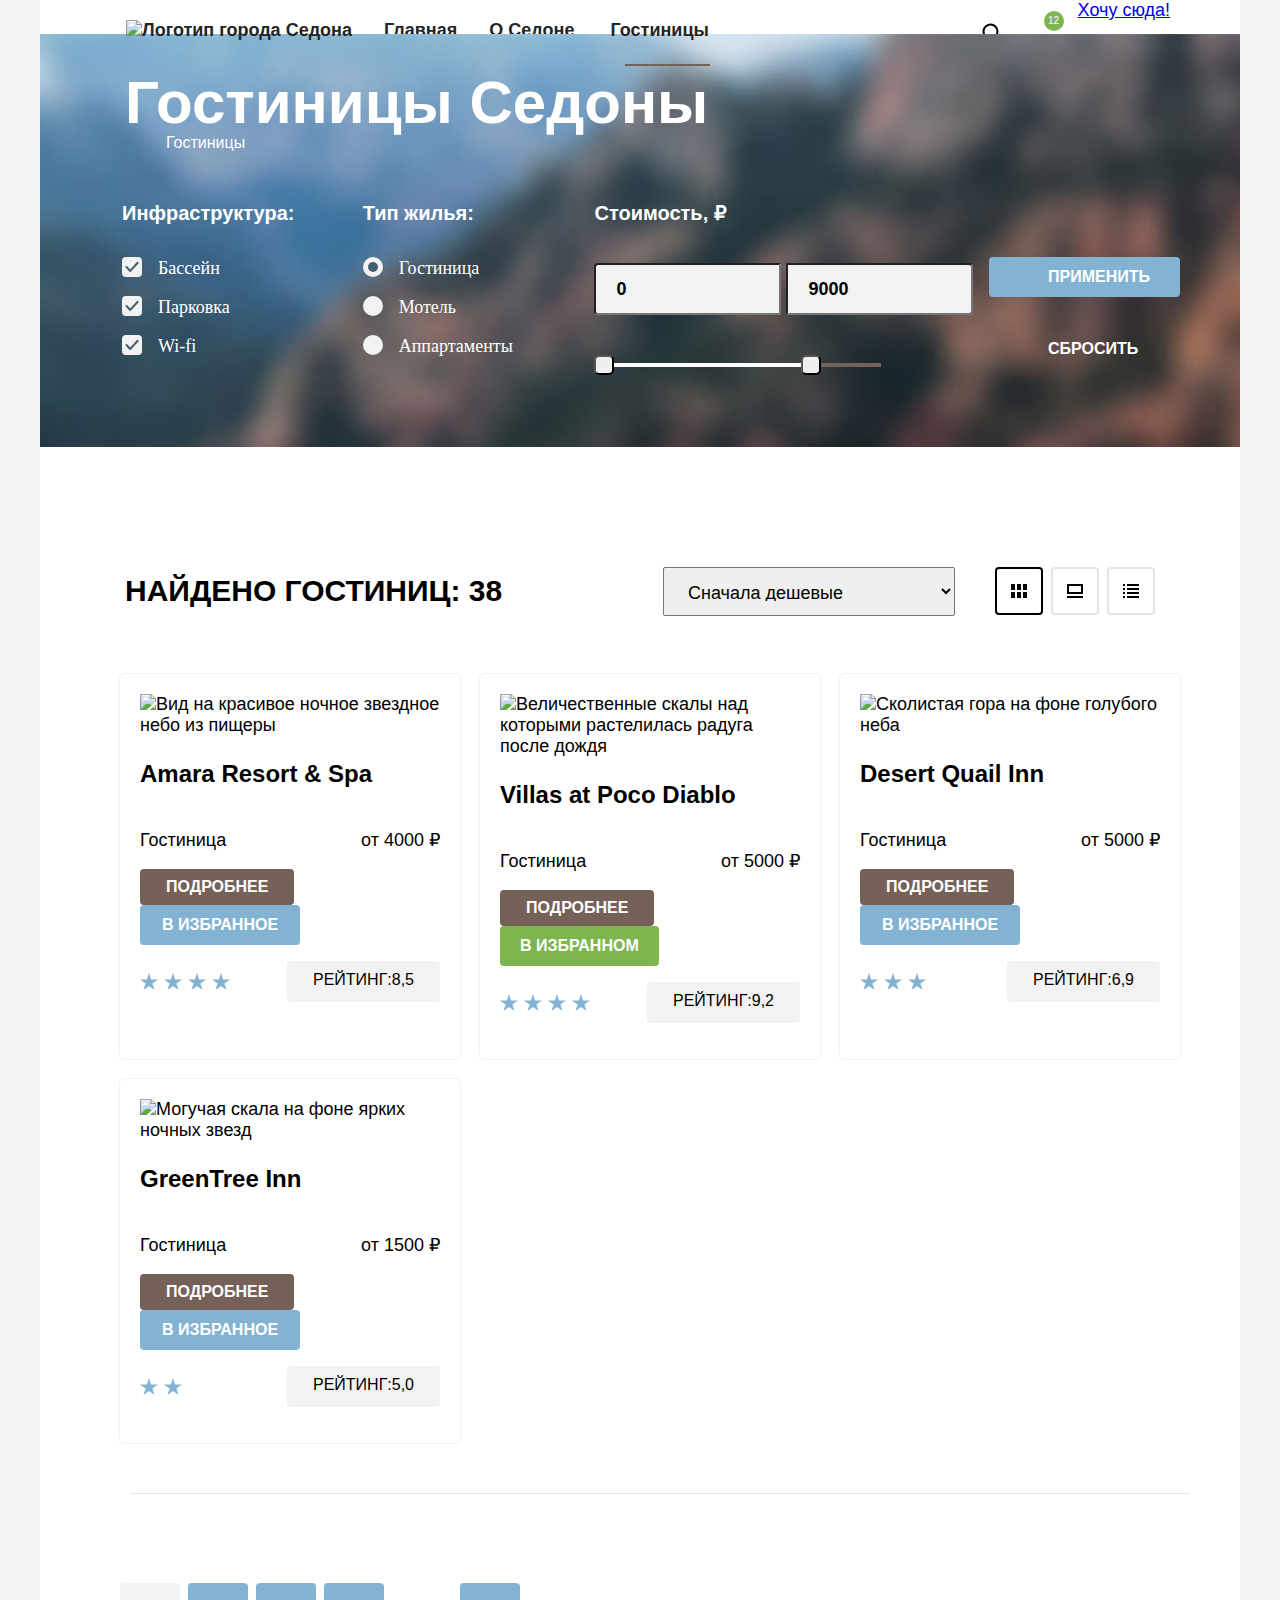
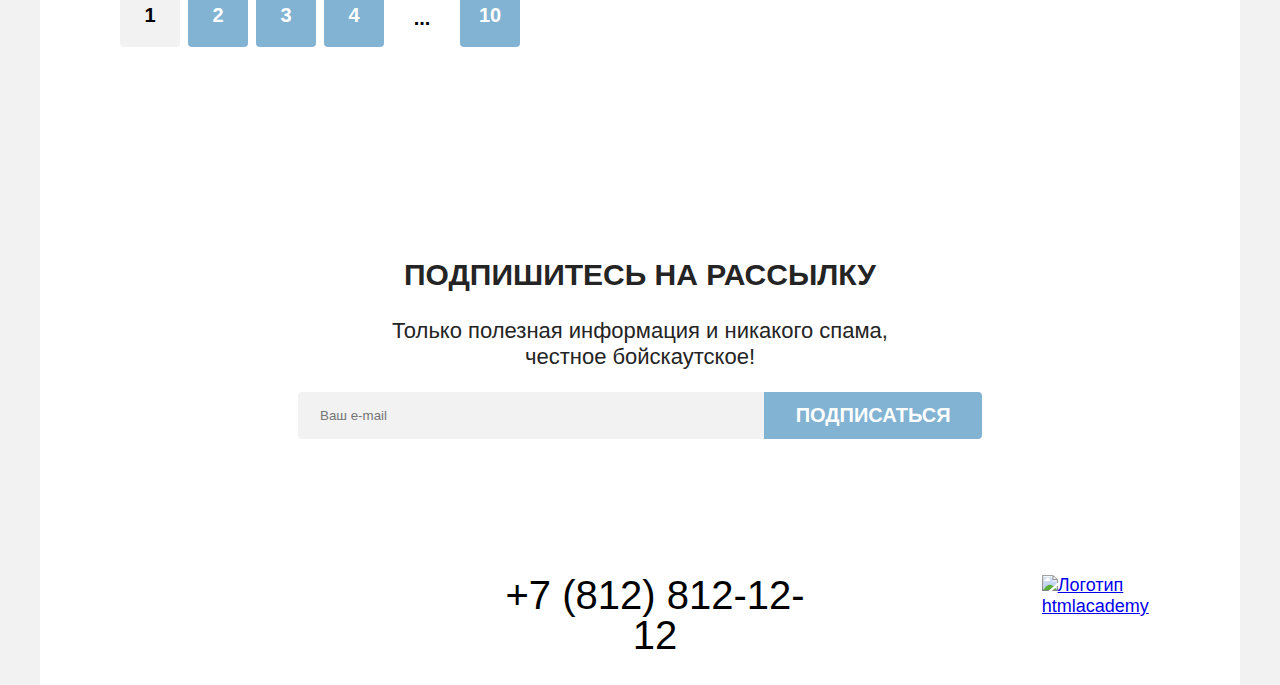
==== catalog.html @ 9ed050c1 "Add files via upload" ====
<!DOCTYPE html>
<html lang="ru">

  <head>
    <meta charset="UTF-8">
    <title>Каталог</title>
    <link rel="stylesheet" href="styles/styles.css">
  </head>

  <body>
    <header class="page-header">
      <nav class="navigation-container">
        <ul class="navigation-list">
          <li class="navigation-item">
            <a class="navigation-link" href="index.html">
              <img class="logo-header" src="images/logo.svg" width="140" height="70" alt="Логотип города Седона">
            </a>
          </li>
          <li class="navigation-item">
            <a class="navigation-link" href="index.html">Главная</a>
          </li>
          <li class="navigation-item">
            <a class="navigation-link" href="about.html">О Седоне</a>
          </li>
          <li class="navigation-item">
            <a class="navigation-link-catalog" href="catalog.html">Гостиницы</a>
          </li>
        </ul>
        <ul class="navigation-user">
          <li class="user-item">
            <a class="search-link" href="#">
              <span class="visually-hidden"> поиск </span>
            </a>
          </li>
          <li class="user-item">
            <a class="heart-link" href="#">
              <span class="visually-hidden"> избранное </span>
              <span class="heart-number">12</span>
            </a>
          </li>
          <li class="user-item-botton">
            <a class="user-link-botton" href="#">Хочу сюда!</a>
          </li>
        </ul>
      </nav>
    </header>
    <main class="main-inner">
      <section class="section-inner">
        <h1 class="main-inner-title">Гостиницы Седоны</h1>
        <header class="inner-header">
          <ul class="inner-list">
            <li class="inner-item">
              <a class="inner-link-home" href="index.html">
                <span class="visually-hidden">на главную страницу</span>
              </a>
            </li>
            <li class="inner-item-arrow">
            </li>
            <li class="inner-item">
              <a class="inner-link">Гостиницы</a>
            </li>
          </ul>
        </header>
        <section class="filter-inner-section">
          <fieldset class="catalog-filter-group">
            <legend class="catalog-filter-title">Инфраструктура:</legend>
            <ul class="catalog-filter-list">
              <li class="catalog-filter-item">
                <label class="control">
                  <input class="visually-hidden control-input" type="checkbox" name="pool" checked>
                  <span class="control-mark"></span>
                  <span class="control-label">Бассейн</span>
                </label>
              </li>
              <li class="catalog-filter-item">
                <label class="control">
                  <input class="visually-hidden control-input" type="checkbox" name="parking" checked>
                  <span class="control-mark"></span>
                  <span class="control-label">Парковка</span>
                </label>
              </li>
              <li class="catalog-filter-item">
                <label class="control">
                  <input class="visually-hidden control-input" type="checkbox" name="wifi" checked>
                  <span class="control-mark"></span>
                  <span class="control-label">Wi-fi</span>
                </label>
              </li>
            </ul>
          </fieldset>
          <fieldset class="catalog-filter-group">
            <legend class="catalog-filter-title">Тип жилья:</legend>
            <ul class="catalog-filter-list">
              <li class="catalog-filter-item">
                <label class="control">
                  <input class="visually-hidden control-input" type="radio" name="hotel" checked>
                  <span class="control-mark"></span>
                  <span class="control-label">Гостиница</span>
                </label>
              </li>
              <li class="catalog-filter-item">
                <label class="control">
                  <input class="visually-hidden control-input" type="radio" name="hotel">
                  <span class="control-mark"></span>
                  <span class="control-label">Мотель</span>
                </label>
              </li>
              <li class="catalog-filter-item">
                <label class="control">
                  <input class="visually-hidden control-input" type="radio" name="hotel">
                  <span class="control-mark"></span>
                  <span class="control-label">Аппартаменты</span>
                </label>
              </li>
            </ul>
          </fieldset>
          <div class="filter-price">
            <fieldset class="catalog-filter-price">
              <legend class="catalog-filter-title">Стоимость, ₽</legend>
              <label class="range-price">
              <input class="price-min" type="text" name="min" value="0" placeholder="от">
              </label>
              <label class="range-price">
              <input class="price-max" type="text" name="max" value="9000" placeholder="до">
              </label>
              <div class="range">
                <div class="range-scale">
                  <div class="range-bar" style="left: 0px; width: 226px">
                    <button tybe="button"  class="range-toggle toggle-min">
                    </button>
                    <button tybe="button"  class="range-toggle toggle-max">
                    </button>
                  </div>
                </div>
              </div>
            </fieldset>
          <div class="button-price">
            <button class="button-apply" type="submit">Применить</button>
            <button class="button-reset" type="submit">Сбросить</button>
          </div>
        </div>
        </section>
      </section>
        <div class="catalog">
          <section class="hotels-catalog">
            <h2 class="hotels-catalog-title">Найдено гостиниц: 38</h2>
            <div class="select">
              <select class="select-control" aria-label="Сортировка">
                <option value="cheap">Сначала дешевые</option>
                <option value="expensive">Сначала дорогие</option>
              </select>
              <ul class="catalog-button-list">
                <li class="catalog-buttom-item">
                  <a href="#" class="catalog-button-tile">
                    <span class="visually-hidden">Раскладка плиткой</span>
                  </a>
                </li>
                <li class="catalog-buttom-item">
                  <a href="#" class="button-card">
                    <span class="visually-hidden">Раскладка карточками</span>
                  </a>
                </li>
                <li class="catalog-buttom-item">
                  <a href="#" class="button-list">
                    <span class="visually-hidden">Раскладка списком</span>
                  </a>
                </li>
              </ul>
            </div>
          </section>
          <ul class="hotel-card">
            <li class="hotel-card-link">
              <img class="hotel-card-image" src="images/catalog/hotel-1.jpg" width="300" height="212"
                alt="Вид на красивое ночное звездное небо из пищеры ">
              <h3 class="hotel-card-title">Amara Resort & Spa</h3>
              <div class="hotel-card-text">
                <p class="hotel-card-type">Гостиница</p>
                <p class="hotel-card-price">от 4000 ₽</p>
              </div>
              <div class="card-buttons">
              <a class="hotel-card-discription" href="#">Подробнее
                <span class="visually-hidden">Подробнее</span>
              </a>
              <button class="hotel-card-button-favorites" type="button">В избранное
                <span class="visually-hidden">В избранное</span>
              </button>
            </div>
              <div class="raiting">
                <p class="hotel-stars-four">
                  <span class="visually-hidden">4 звезды</span>
                </p>
                <p class="hotel-rating">Рейтинг:8,5</p>
              </div>
            </li>
            <li class="hotel-card-link">
              <img class="hotel-card-image" src="images/catalog/hotel-2.jpg" width="300" height="212"
                alt="Величественные скалы над которыми растелилась радуга после дождя">
              <h3 class="hotel-card-title">Villas at Poco Diablo</h3>
              <div class="hotel-card-text">
                <p class="hotel-card-type">Гостиница</p>
                <p class="hotel-card-price">от 5000 ₽</p>
              </div>
              <div class="card-buttons">
              <a class="hotel-card-discription" href="#">Подробнее
                <span class="visually-hidden"></span>
              </a>
              <button class="hotel-card-button-favorite-active" type="button">В избранном
                <span class="visually-hidden">В избранное</span>
              </button>
            </div>
              <div class="raiting">
                <p class="hotel-stars-four">
                  <span class="visually-hidden">4 звезды</span>
                </p>
                <p class="hotel-rating">Рейтинг:9,2</p>
              </div>
            </li>
            <li class="hotel-card-link">
              <img class="hotel-card-image" src="images/catalog/hotel-3.jpg" width="300" height="212"
                alt="Сколистая гора на фоне голубого неба">
              <h3 class="hotel-card-title">Desert Quail Inn</h3>
              <div class="hotel-card-text">
                <p class="hotel-card-type">Гостиница</p>
                <p class="hotel-card-price">от 5000 ₽</p>
              </div>
              <div class="card-buttons">
              <a class="hotel-card-discription" href="#">Подробнее
                <span class="visually-hidden">Подробнее</span>
              </a>
              <button class="hotel-card-button-favorites" type="button">В избранное
                <span class="visually-hidden">В избранное</span>
              </button>
            </div>
              <div class="raiting">
                <p class="hotel-stars-three">
                  <span class="visually-hidden">3 звезды</span>
                </p>
                <p class="hotel-rating">Рейтинг:6,9</p>
              </div>
            </li>
            <li class="hotel-card-link">
              <img class="hotel-card-image" src="images/catalog/hotel-4.jpg" width="300" height="212"
                alt="Могучая скала на фоне ярких ночных звезд">
              <h3 class="hotel-card-title">GreenTree Inn</h3>
              <div class="hotel-card-text">
                <p class="hotel-card-type">Гостиница</p>
                <p class="hotel-card-price">от 1500 ₽</p>
              </div>
              <div class="card-buttons">
              <a class="hotel-card-discription" href="#">Подробнее<span class="visually-hidden">Подробнее</span></a>
              <button class="hotel-card-button-favorites" type="button">В избранное
                <span class="visually-hidden">В избранное</span>
              </button>
            </div>
              <div class="raiting">
                <p class="hotel-stars-two">
                  <span class="visually-hidden">3 звезды</span>
                </p>
                <p class="hotel-rating">Рейтинг:5,0</p>
              </div>
            </li>
          </ul>
          <div class="pagination">
            <ul class="pagination-list">
              <li class="pagination-item">
                <a class="pagination-link-active" href="#">1</a>
              </li>
              <li class="pagination-item">
                <a class="pagination-link" href="#">2</a>
              </li>
              <li class="pagination-item">
                <a class="pagination-link" href="#">3</a>
              </li>
              <li class="pagination-item">
                <a class="pagination-link" href="#">4</a>
              </li>
              <li class="pagination-item">
                <span class="pagination-text">...</span>
              </li>
              <li class="pagination-item">
                <a class="pagination-link" href="#">10</a>
              </li>
            </ul>
          </div>
      </section>
      </div>
      <section class="subscribe-special">
        <h2 class="email-section-title">Подпишитесь на рассылку</h2>
        <p class="email-section-discription">
          Только полезная информация и никакого спама, <br>честное бойскаутское!
        </p>
        <form class="email-section-form" action="https://echo.htmlacademy.ru/" method="post">
            <input class="email-text"type="text" id="email-user" name="email-user" placeholder="Ваш e-mail">
          <button class="subscribe-btn" type="submit">Подписаться</button>
        </form>
      </section>
    </main>
    <footer class="page-footer">
      <div class="page-footer-container">
        <section class="footer-social">
          <ul class="social-list">
            <li class="social-item">
              <a class="vk-link" href="https://vk.com/htmlacademy">
                <span class="visually-hidden"> Вконтакте </span>
              </a>
            </li>
            <li class="social-item">
              <a class="telegram-link" href="https://t.me/htmlacademy">
                <span class="visually-hidden"> Телеграм </span>
              </a>
            </li>
            <li class="social-item">
              <a class="youtube-link" href="https://www.youtube.com/user/htmlacademyru">
                <span class="visually-hidden"> YouTube </span>
              </a>
            </li>
          </ul>
        </section>
        <section class="footer-contacts">
          <a class="footer-phone-link" href="tel:+78128121212">+7 (812) 812-12-12</a>
        </section>
        <section class="footer-logo-html">
          <a class="footer-logo-link" href="https://htmlacademy.ru/">
            <img class="html-logo" src="images/logoHTMLAcademy.svg" alt="Логотип htmlacademy">
          </a>
        </section>
      </div>
    </footer>
  </body>

</html>
---- styles/styles.css ----
@font-face {
  font-family: "PT Sans";
  font-style: normal;
  font-weight: 400;
  src: url("../fonts/ptsans-400.woff2") format("woff2");
  font-display: swap;
}

@font-face {
  font-family: "PT Sans";
  font-style: normal;
  font-weight: 700;
  src: url("../fonts/ptsans-700.woff2") format("woff2");
  font-display: swap;
}

html {
  heigth: auto;
}

body {
  font-family: "PT Sans", sans-serif;
  font-size: 18px;
  line-height: 21px;
  color: #242424;
  background-color: #f2f2f2;
  margin: 0 auto;
  display: flex;
  flex-direction: column;
  width: 1200px;
}
/*header*/
.page-header {
  background-color: #FFFFFF;
  width: 1200px;
}
.navigation-container{
  display: flex;
  width: 1060px;
  margin: 0 auto;
  padding: 0;
  justify-content: space-between;

}
.page-container{
  margin-top: -30px;

}
.navigation-list {
  list-style-type: none;
  margin: 0;
  padding: 0;
  width: 620px;
  display: flex;

}
.navigation-user{
  list-style: none;
  width: 350px;
  display: flex;
  justify-content: flex-end;

}
.navigation-link {
  font-family: "PT Sans", sans-serif;
  line-height: 21px;
  font-weight: 700;
  color: inherit;
  text-decoration: none;
  text-align: center;
  background-color: #FFFFFF;
  padding: 20px 16px;
  margin: 0;
  display: block;
  flex-wrap: wrap;

}
.navigation-link-index{
  font-family: "PT Sans", sans-serif;
  line-height: 21px;
  font-weight: 700;
  color: inherit;
  text-decoration: none;
  text-align: center;
  padding: 20px 16px;
  flex-wrap: wrap;
  position: relative;
  display: inline-block;
  margin: 0;
}
.navigation-link-index:after{
  content: " ";
  background: #756257;
  width:65px;
  height: 2px;
  bottom: -5px;
  right: 15px;
  position: absolute;
}
.navigation-link-catalog{
  font-family: "PT Sans", sans-serif;
  line-height: 21px;
  font-weight: 700;
  color: inherit;
  text-decoration: none;
  text-align: center;
  padding: 20px 16px;
  flex-wrap: wrap;
  padding-left: 20px;
  position: relative;
  display: inline-block;
}
.navigation-link-catalog:after{
  content: " ";
  background: #756257;
  width: 85px;
  height: 2px;
  bottom: -5px;
  right: 15px;
  position: absolute;
}
.logo-header{
  margin-top: -20px;
  position: relative;
}
.hero-image {
  display: block;
}
.navigation-user{
  margin: 0;
  padding: 0;
  display: flex;
  flex-wrap: wrap;
  gap:10px;
}
.user-item{
  box-sizing:border-box;
}
.search-link {
  background-image: url(../images/logo-search.svg);
  background-repeat: no-repeat;
  display: block;
  min-width: 44px;
  min-height: 64px;
  background-position: center;
}
.heart-link {
  background-image: url(../images/heart.svg);
  background-repeat: no-repeat;
  display: block;
  min-width: 44px;
  min-height: 64px;
  background-position: center;
  position: relative;

}
.user-item-button{
  margin: 14px 0;

}
.user-link-button {
  font-weight: 700;
  font-size: 16px;
  line-height: 20px;
  text-transform: uppercase;
  color: #FFFFFF;
  background-color: #756157;
  border-color: #756157;
  text-decoration: none;
  padding: 8px 34px;
  border-radius: 4px;
}
.user-link-button:hover,
.user-link-button:focus{
  background-color: #615048;
}
.user-link-button:active{
  background-color:#756157;
}

.heart-number{
  display: flex;
  background-color: #7DB54F;
  border-radius: 10px;
  position: absolute;
  width: 20px;
  height: 20px;
  top:11px;
  left:20px;
  text-decoration: none;
  font-size: 10px;
  line-height: 10px;
  color: #FFFFFF;
  align-items: center;
  justify-content: center;
}


.visually-hidden {
  position: absolute;
  width: 1px;
  height: 1px;
  margin: -1px;
  border: 0;
  padding: 0;
  white-space: nowrap;
  clip-path: inset(100%);
  clip: rect(0 0 0 0);
  overflow: hidden;
}
/*main*/
.main-index {
  background-color: #FFFFFF;
}
.main-index {
  color: #242424;
}
.reasons {
  font-family: "PT Sans";
  font-size: 22px;
  font-weight: 400;
  line-height: 26px;
  text-align: center;
}
.hero {
  background-image: url(../images/index-backgroud-white.svg), url(../images/index-background.jpg);
  background-position: left bottom, left top;
  background-size: 100% auto, cover;
  background-repeat: no-repeat;
  background-color: #B0C4DE;
  padding: 51px 371px 82px;

}
/*приемущества*/
.advantages{
  font-size: 18px;
  line-height: 21px;
  text-align: center;
}
.advantages-first {
  background-color: #82B3D3;
  color: #FFFFFF;
  display: flex;
  width: 1200px;
}
.advantages-item-first {
  text-align: center;
  width: 230px;
  padding: 85px;
}
.advantages-first .advantages-title:after{
  content: " ";
  background: #FFFFFF;
  width: 60px;
  height: 2px;
  bottom: -30px;
  right:60px;
  position: absolute;
}
.image-house{
  object-fit: cover;
  height: auto;
  max-width: 100%;

}
.image-bridge{
  object-fit: cover;
  height: auto;
  max-width: 100%;

}
.advantages-list {
  display: flex;
  flex-wrap: wrap;
  margin: 0;
  padding: 0;
  list-style: none;
  align-items: center;

}
.advantages-item {
  text-align: center;
  width: 230px;
  padding: 113px 85px;
}
.advantages-discription{
  margin-top: 30px;
}
.advantages-item:nth-child(odd) {
  background-color: #83B3D31F;
}
.advantages-item:nth-child(even) {
  background-color: #FFFFFF;
}
.advantages-title {
  font-size: 24px;
  font-weight: 700;
  line-height: 28px;
  text-transform: uppercase;
  position: relative;
  display: inline-block;
  width: 175px;
}
.advantages-title:after{
  content: " ";
  background: #0000004D;
  width: 60px;
  height: 2px;
  bottom: -30px;
  right:60px;
  position: absolute;
}
.advantages-item-fifth {
  text-align: center;
  width: 230px;
  padding: 85px;
}
.advantages-fifth {
  background-color: #82B3D3;
  color: #FFFFFF;
  display: flex;
  width: 1200px;
  flex-direction: row-reverse;
}
.advantages-fifth .advantages-title::after{
  content: " ";
  background: #FFFFFF;
  width: 60px;
  height: 2px;
  bottom: -30px;
  right:60px;
  position: absolute;
}

/*приглашение*/
.invitation {
  background-color: #FFFFFF;
  text-align: center;
}

.argument {
  font-size: 30px;
  font-weight: 700;
  line-height: 36px;
  text-align: center;
  text-transform: uppercase;
}

.invitation-discription {
  font-size: 22px;
  font-weight: 400;
  line-height: 26px;
  line-height: 26px;
}

/*сервис*/
.service-list {
  display: flex;
  width: 1200px;
  margin: 0;
  padding: 0;
  list-style: none;
  align-items: center;
  flex-wrap: wrap;
}

.service-item {
  text-align: center;
  width: 230px;
  padding: 112px 85px 81px 85px;

}

.service-item:nth-child(odd) {
  background-color: #83B3D31F;
}

.service-item:nth-child(even) {
  background-color: #FFFFFF;
}

.service-item:nth-of-type(1) {
  background-image: url(../images/logo-home.svg);
  background-repeat: no-repeat;
  background-position: center 81px;
}

.service-item:nth-of-type(2) {
  background-image: url(../images/logo-food.svg);
  background-repeat: no-repeat;
  background-position: center 82px;
}

.service-item:nth-of-type(3) {
  background-image: url(../images/logo-box.svg);
  background-repeat: no-repeat;
  background-position: center 79px;
}

.service-title {
  font-size: 24px;
  font-weight: 700;
  line-height: 28px;
  text-transform: uppercase;
  padding-top: 30px;
}

.service-discription {
  padding-top: 30px;
}

/*бронирование*/
.booking-container {
  text-align: center;
  margin-bottom: 104px;
  font-size: 22px;
  line-height: 26px;
}

.booking-title {
  font-size: 30px;
  font-weight: 700;
  line-height: 36px;
  text-transform: uppercase;
  padding-top: 96px;
}

.button-search {
  font-weight: 700;
  text-decoration: none;
  font-size: 20px;
  line-height: 36px;
  text-align: center;
  display: block;
  width: 376px;
  margin: 0 auto;
  color: #FFFFFF;
  background-color: #756157;
  text-transform: uppercase;
  border-radius: 4px;
  padding: 8px 50px;
}
.button-search:hover,
.button-search:focus{
  background-color: #615048;
}
.button-search:active{
  background-color:#756157;
}
/*рассылка*/
.subscribe {
  text-align: center;
  font-family: "PT Sans", sans-serif;
  background-image: url(../images/backgroud-subscribe.jpg);
  background-repeat: no-repeat;
  background-size: 100% auto;
  background-color: #82B3D3;
  color: #FFFFFF;
  margin-top: 96px;
  line-height: 26px;
  font-size: 22px;

}
.subscribe-special {
  text-align: center;
  font-family: "PT Sans", sans-serif;
  background-color: #FFFFFF;
  margin-top: 96px;
  line-height: 26px;
  font-size: 22px;

}

.email-section-title {
  font-family: "PT Sans", sans-serif;
  font-size: 30px;
  font-weight: 700;
  line-height: 36px;
  text-transform: uppercase;
  padding-top: 96px;
}

.email-section-form {
  width: 684px;
  display: flex;
  margin: 0 auto;
  padding-bottom: 96px;

}
.email-section-label {
  width: 452px;
}
.subscribe-btn {
  display: inline-block;
  font-family: inherit;
  font-size: 20px;
  font-weight: 700;
  line-height: 36px;
  color: #FFFFFF;
  background-color: #82B3D3;
  width: 232px;
  border-color: #82B3D3;
  text-transform: uppercase;
  border-style: solid;
  border-top-right-radius: 4px;
  border-bottom-right-radius: 4px;
  cursor: pointer;

}
.subscribe-btn:hover,
.subscribe-btn:focus{
  background-color: #68A2CA;
}
.subscribe-btn:active{
  background-color: #68A2CA;
}
.email-text{
  width: 452px;
  border-top-left-radius: 4px;
  border-bottom-left-radius: 4px;
  border-style: solid;
  border-color: #F2F2F2;
  background-color: #F2F2F2;
  padding: 14px 20px;
}
.email-text:hover {
  background-color: #E6E6E6;
}
.email-text: placeholder-shown {
  border-color: #83B3D3;
}
/*footer*/
.page-footer {
  background-color: #FFFFFF;
  display: flex;
  justify-content: space-between;
  box-sizing: border-box;
  width: 1200px;
  padding: 40px 70px 30px;
  margin: 0 auto;
}
.page-footer-container {
  width: 1060px;
  display: flex;
  margin: 0;
  justify-content: space-around;
}
.social-list {
  list-style: none;
  display: flex;
  box-sizing: border-box;
  width:  145px;
  flex-wrap: wrap;
  margin: 0;
  padding: 0;
}
/* vk */
.vk-link {
  -webkit-mask-image: url(../images/logo-vk.svg);
    mask-image: url(../images/logo-vk.svg);
  mask-repeat: no-repeat;
  display: block;
  width: 48px;
  height: 40px;
  mask-position: center;
  background-color: #83B3D3;


}
.vk-link:hover{
  background-color: #68A2CA;

}
.vk-link:focus{
  background-color: #68A2CA;
}
.vk-link:active{
  background-color: #68A2CA4D;
}
/* telegram */
.telegram-link {
  -webkit-mask-image: url(../images/logo-telegram.svg);
    mask-image: url(../images/logo-telegram.svg);
  mask-repeat: no-repeat;
  display: block;
  width: 48px;
  height: 40px;
  mask-position: center;
  background-color: #83B3D3;
}
.telegram-link:hover{
  background-color: #68A2CA;

}
.telegram-link:focus{
  background-color: #68A2CA;
}
.telegram-link:active{
  background-color: #68A2CA4D;
}
/* youtube */
.youtube-link {
  -webkit-mask-image: url(../images/logo-youtube.svg);
  mask-image: url(../images/logo-youtube.svg);
  mask-repeat: no-repeat;
  display: block;
  width: 48px;
  height: 40px;
  mask-position: center;
  background-color: #83B3D3;
}
.youtube-link:hover{
  background-color: #68A2CA;

}
.youtube-link:focus{
  background-color: #68A2CA;
}
.youtube-link:active{
  background-color: #68A2CA4D;
}
/* telephone */
.footer-contacts{
  display: block;
  width: 720px;
  text-align: center;
  flex-wrap: wrap;
}
.footer-phone-link {
  display: block;
  width: 331px;
  margin: 0 auto;
  font-size: 40px;
  line-height: 40px;
  color: #000000;
  text-decoration: none;
}
.footer-phone-link:hover{
  color:#756157;
}
.footer-phone-link:focus{
  color:#756157;
}
.footer-phone-link:active{
  color: #7561574D;
}
/* html-logo */
.footer-logo-html{
  width: 115px;

}
/*catalog*/
.main-inner {
  background-color: #FFFFFF;
  width: 1200px;
}

.inner-header{
  width: 1060px;
  margin: 0 auto;
}
.filter-inner-section{
  margin-left: 80px;
  margin-right: 70px;
}
.section-inner {
  background-image: url(../images/catalog/background-catalog.jpg);
  background-repeat: no-repeat;
  background-size: 100% auto;
  background-color: #82B3D3;
  color:#FFFFFF;
  margin-top: -65px;
  background-size: cover;
}
.main-inner-title {
  font-size: 60px;
  font-weight: 700;
  line-height: 78px;
  margin-left: 85px;
  margin-top: 35px;
  padding-top: 30px;
}
.inner-list {
  list-style: none;
  display: flex;
  flex-direction: row;
  margin-left: 0px;
}
.inner-header{
  margin-left: 45px;
  margin-top: -50px;
  margin-bottom: 45px;
}
.inner-link {
  font-size: 16px;
  font-weight: 400;
  line-height: 21px;
  color: #FFFFFF;
  padding-top: 0;
  margin-left: 10px;
}
.inner-link-home{
  background-image: url(../images/catalog/filter_logo_home.svg);
  background-repeat: no-repeat;
  display: block;
  width: 13px;
  height: 15px;
  padding:0px, 0px, 2px, 0px;
  margin-top: 4px;
}
.inner-item-arrow{
  background-image: url(../images/catalog/filter_arrow.svg);
  background-repeat: no-repeat;
  display: block;
  width: 8px;
  height: 19px;
  padding: 5px, 7px, 5px, 7px;
  margin-top: 5px;
  margin-left: 10px;
}
/*стилизация фильта каталога*/
.filter-inner-section{
  width: 1060px;
  display: flex;
  justify-content: space-between;
  margin-bottom: 70px;
}
.catalog-filter-group {
  width: 150px;
  padding: 0px;
  border-style: none;
  margin-bottom: 73px;
}

.catalog-filter-list {
  list-style: none;
  padding: 0;
  margin: 0;
}
.catalog-filter-item{
  margin-bottom: 16px;
  padding: 0;

}
.catalog-filter-item:not(:last-child) {
  margin-bottom: 16px;
}
.filter-price{
  display: flex;
  flex-wrap: wrap;
}
.catalog-filter-price{
  border-style: none;

}
.control {
  font-size: 18px;
  font-weight: 400;
  line-height: 21px;
  color: #FFFFFF;
  margin: 0;
  padding-left: 36px;
  position: relative;
}
.control-label{
  font-family: "PT Sans";
  font-size: 18px;
  font-weight: 400;
  line-height: 23px;
}
.control-mark{
  position: absolute;
  width: 20px;
  height: 20px;
  border-radius: 4px;
  display: block;
  background-color: #f2f2f2;
}
.control-input[type="checkbox"]:checked + .control-mark::before,
.control-input[type="checkbox"]:checked + .control-mark::after {
  position: absolute;
  height: 1.5px;
  background-color: #3F5E72;
  content: "";
}
.control-input{
  appearance: none;
}
.control-input[type="checkbox"]:checked + .control-mark::before {
  transform: rotate(48deg);
  top: 10.5px;
  left: 2.5px;
  width: 7px;
}

.control-input[type="checkbox"]:checked + .control-mark::after {
  transform: rotate(-48deg);
  top: 9px;
  left: 5.7px;
  width: 11.5px;
}
.control-input[type="radio"] + .control-mark {
  border-radius: 50%;
}
.control-input[type="radio"]:checked + .control-mark::before {
  position: absolute;
  top: 5px;
  left: 5px;
  width: 10px;
  height: 10px;
  background-color: #3F5E72;
  border-radius: 50%;
  content: "";
}

.price-min{
  font-family: inherit;
  font-size: 18px;
  font-weight: 700;
  line-height: 24px;
  text-align: left;
  padding: 12px 20px;
  width: 143px;
  border-top-left-radius: 4px;
  border-bottom-left-radius: 4px;
  background-color: #F2F2F2;

}
.price-max{
  font-family: inherit;
  font-size: 18px;
  font-weight: 700;
  line-height: 24px;
  text-align: left;
  padding: 12px 20px;
  width: 143px;
  border-top-right-radius: 4px;
  border-bottom-right-radius: 4px;
  background-color: #F2F2F2;

}
.button-price{
  width: 191px;
  display: flex;
  flex-direction: column;
  margin-top: 56px;
}

.range-scale{
  width: 287px;
  position: relative;
  background-color: #756257;
  line-height: 1px;
  height: 4px;
  top: 48px;

}
.range-bar{
  position: absolute;
  line-height: 1px;
  background-color: #FFFFFF;
  height: 4px;
}
.range-toggle{
  position: absolute;
  width: 20px;
  height: 20px;
  border-radius: 5px;
  cursor: pointer;
}
.toggle-min{
  top: -8px;
}
.toggle-max{
  top:-8px;
  left: 207px;
}
.button-reset{
  margin-top: 32px;
  border-radius: 4px;
  padding: 8px 57px;
  text-transform: uppercase;
}
.button-apply{
  border-radius: 4px;
  padding: 8px 57px;
  text-transform: uppercase;
}
.catalog-button-list {
  list-style: none;
}

.catalog-filter-title {
  font-size: 20px;
  font-weight: 700;
  line-height: 24px;
  color: #FFFFFF;
  margin-bottom: 32px;
  padding: 0;
}
/*каталог*/
.catalog{
  color:#000000;
  background-color: #FFFFFF;

}
.hotels-catalog{
  width: 1060px;
  display: flex;
  justify-content: space-between;
  margin-left: 85px;
}
.select-control{
  width: 292px;
  height: 49px;
  padding: 14px 20px;
  border-radius: 2px;
}
.select{
  width: 522px;
  display: flex;
  margin-top: 50px;

}
.hotel-card{
  width: 1060px;
  display: grid;
  grid-template-columns: repeat(3, 340px);
  gap: 20px;
  margin-bottom: 80px;

}
.hotel-card-link{
  outline: 1px solid #f2f2f2;
  padding: 20px;
  border-radius: 4px;

}
.hotels-catalog-title{
  text-transform: uppercase;
  margin-top: 56px;
}
.catalog-button-list{
  width: 160px;
  display: flex;
  margin-top: 0px;
  justify-content: space-between;
}
.catalog-button-tile {
  background-image: url(../images/catalog/logo-view.svg);
  background-repeat: no-repeat;
  display: block;
  width: 48px;
  height: 48px;
}
.button-card {
  background-image: url(../images/catalog/logo-card.svg);
  background-repeat: no-repeat;
  display: block;
  width: 48px;
  height: 48px;
}
.button-list {
  background-image: url(../images/catalog/logo-ul.svg);
  background-repeat: no-repeat;
  display: block;
  width: 48px;
  height: 48px;
}


.button-apply {
  font-family: "PT Sans", sans-serif;
  font-size: 16px;
  font-weight: 700;
  line-height: 20px;
  text-align: center;
  color: #FFFFFF;
  background-color: #82B3D3;
  border-style: solid;
  border-color:#82B3D3;
}
.button-reset {
  font-family: "PT Sans", sans-serif;
  font-size: 16px;
  font-weight: 700;
  line-height: 20px;
  text-align: center;
  color: #FFFFFF;
  background-color: transparent;
  border-style: solid;
  border-color: transparent;
}
/*стилизация карт отелей*/
.hotels-catalog-title {
  font-size: 30px;
  font-weight: 700;
  line-height: 36px;
}
.select-control {
  font-size: 18px;
  font-weight: 400;
  line-height: 21px;
}
.hotel-card {
  list-style: none;
  margin-top: 40px;
  margin-left: 40px;
}
.hotel-card-title {
  font-size: 24px;
  font-weight: 700;
  line-height: 28px;
}
.hotel-card-text{
  width: 300px;
  display: flex;
  justify-content:space-between;
}
.raiting{
  width: 300px;
  display: flex;
  justify-content: space-between;
}
.hotel-rating{
  display: inline-block;
  font-size: 16px;
  text-transform: uppercase;
  background-color: #F2F2F2;
  border-radius: 4px;
  padding: 9px 26px 8px 26px;
  line-height: 20px;

}
.card-buttons{
  width: 300px;
  display: flex;
  flex-wrap: wrap;
  justify-content: space-between;
}
.hotel-card-discription {
  font-size: 16px;
  font-weight: 700;
  line-height: 20px;
  text-transform: uppercase;
  color: #FFFFFF;
  background-color: #756157;
  text-decoration: none;
  border-radius: 4px;
  padding: 8px 26px;
}

.hotel-card-button-favorites {
  font-family: inherit;
  font-size: 16px;
  font-weight: 700;
  line-height: 20px;
  text-align: center;
  text-transform: uppercase;
  color: #FFFFFF;
  background-color: #82B3D3;
  padding: 8px 20px;
  border-radius: 4px;
  border-color: #82B3D3;
  border-style: solid;
}

.hotel-card-button-favorite-active {
  font-family: inherit;
  font-size: 16px;
  font-weight: 700;
  line-height: 20px;
  text-align: center;
  text-transform: uppercase;
  color: #FFFFFF;
  background-color: #7DB54F;
  padding: 8px 18px;
  border-radius: 4px;
  border-color: #7DB54F;
  border-style: solid;
}

.hotel-stars-four {
  background-image: url(../images/catalog/star-four.svg);
  background-repeat: no-repeat;
  display: block;
  width: 140px;
  height: 37px;
}

.hotel-stars-three {
  background-image: url(../images/catalog/star-four.svg);
  background-repeat: no-repeat;
  display: block;
  width: 70px;
  height: 37px;
}

.hotel-stars-two {
  background-image: url(../images/catalog/star-four.svg);
  background-repeat: no-repeat;
  display: block;
  width: 45px;
  height: 37px;
}
/*пагинация*/
.pagination{
  width: 1060px;
  padding-left: 40px;
  position: relative;
  display: inline-block;


}
.pagination::before{
  content: " ";
  background: #E6E6E6;
  width: 1060px;
  height: 1px;
  top: -30px;
  bottom: 40px;
  position:absolute;
  margin-left: 50px;


}
.pagination-list{
  width: 400px;
  display: flex;
  list-style: none;
  margin-top: 60px;
  gap: 8px;
}
.pagination-item{
  width: 60px;
}
.pagination-link {
  font-size: 20px;
  font-weight: 700;
  line-height: 36px;
  color: #FFFFFF;
  background-color: #82B3D3;
  padding: 14px 23px 14px 23px;
  display: flex;
  justify-content: center;
  align-items: center;
  flex-direction: row;
  flex-wrap: wrap;
  border-radius: 4px;
  text-decoration: none;
}
.pagination-text{
  font-size: 20px;
  font-weight: 700;
  line-height: 36px;
  background-color: #FFFFFF;
  display: flex;
  justify-content: center;
  align-items: center;
  padding-top: 17px;
}
.pagination-link-active {
  font-size: 20px;
  font-weight: 700;
  line-height: 36px;
  color: #000000;
  background-color: #F2F2F2;
  padding: 14px 23px 14px 23px;
  text-decoration: none;
  display: flex;
  justify-content: center;
  align-items: center;
  flex-direction: row;
  flex-wrap: wrap;
  border-radius: 4px;

}

.pagination {
  list-style: none;

}
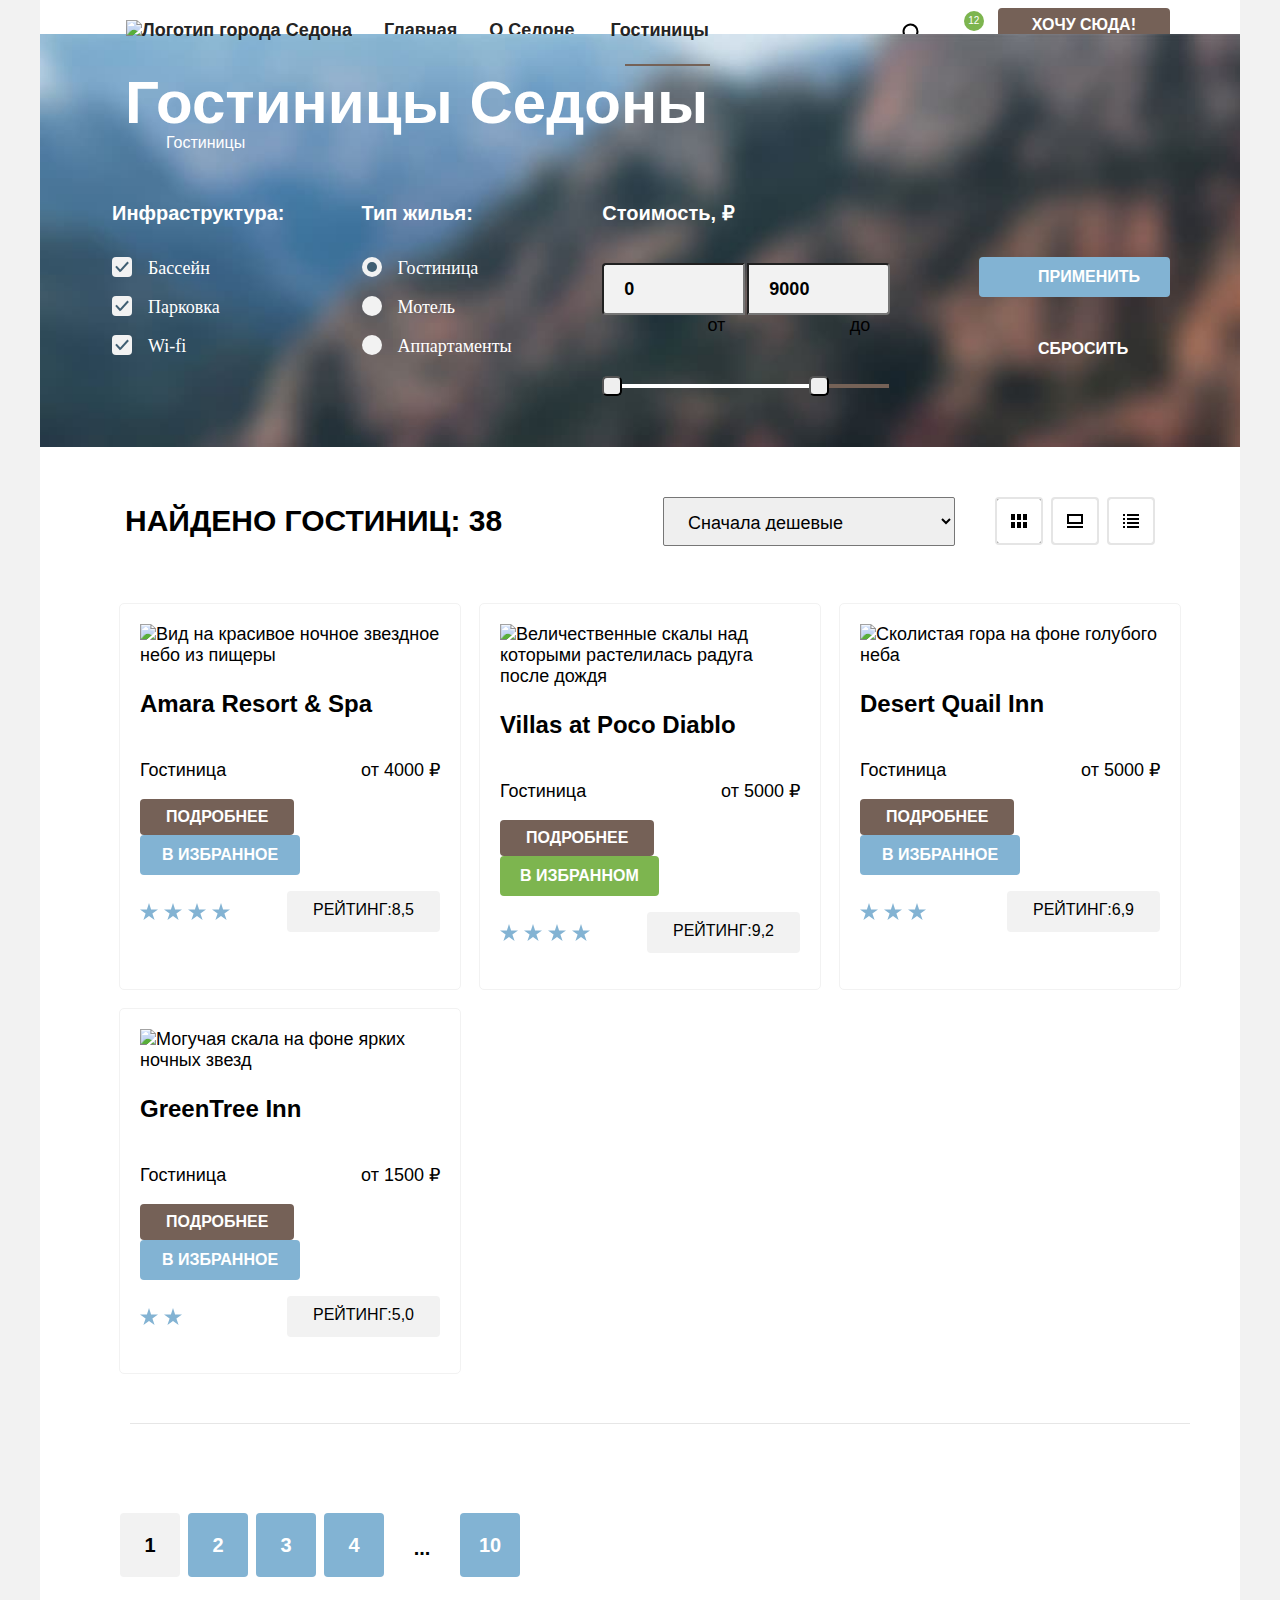
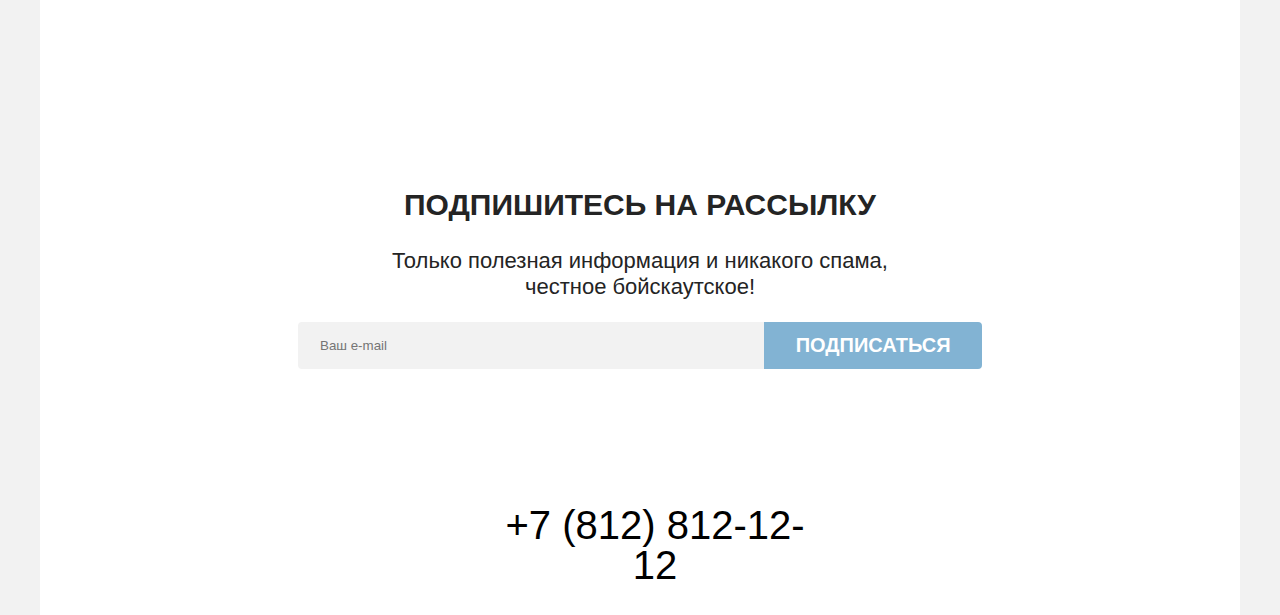
==== commit d8e56253: "Add files via upload" ====
--- a/catalog.html
+++ b/catalog.html
@@ -38,8 +38,8 @@
               <span class="heart-number">12</span>
             </a>
           </li>
-          <li class="user-item-botton">
-            <a class="user-link-botton" href="#">Хочу сюда!</a>
+          <li class="user-item-button">
+            <a class="user-link-button" href="#">Хочу сюда!</a>
           </li>
         </ul>
       </nav>
@@ -61,7 +61,7 @@
             </li>
           </ul>
         </header>
-        <section class="filter-inner-section">
+          <form class="catalog-filter" action="https://echo.htmlacademy.ru/" method="get">
           <fieldset class="catalog-filter-group">
             <legend class="catalog-filter-title">Инфраструктура:</legend>
             <ul class="catalog-filter-list">
@@ -118,10 +118,12 @@
             <fieldset class="catalog-filter-price">
               <legend class="catalog-filter-title">Стоимость, ₽</legend>
               <label class="range-price">
-              <input class="price-min" type="text" name="min" value="0" placeholder="от">
+              <input class="price" type="text" name="min" value="0" placeholder="от">
+              <span class="price-text">от</span>
               </label>
               <label class="range-price">
-              <input class="price-max" type="text" name="max" value="9000" placeholder="до">
+              <input class="price max" type="text" name="max" value="9000" placeholder="">
+              <span class="price-text">до</span>
               </label>
               <div class="range">
                 <div class="range-scale">
@@ -134,12 +136,13 @@
                 </div>
               </div>
             </fieldset>
+            </div>
           <div class="button-price">
             <button class="button-apply" type="submit">Применить</button>
             <button class="button-reset" type="submit">Сбросить</button>
           </div>
         </div>
-        </section>
+      </form>
       </section>
         <div class="catalog">
           <section class="hotels-catalog">
@@ -319,9 +322,8 @@
         <section class="footer-contacts">
           <a class="footer-phone-link" href="tel:+78128121212">+7 (812) 812-12-12</a>
         </section>
-        <section class="footer-logo-html">
-          <a class="footer-logo-link" href="https://htmlacademy.ru/">
-            <img class="html-logo" src="images/logoHTMLAcademy.svg" alt="Логотип htmlacademy">
+        <section class="footer-logo">
+          <a class="footer-logo-html" href="https://htmlacademy.ru/">
           </a>
         </section>
       </div>
--- a/styles/styles.css
+++ b/styles/styles.css
@@ -29,12 +29,14 @@
   flex-direction: column;
   width: 1200px;
 }
+
 /*header*/
 .page-header {
   background-color: #FFFFFF;
   width: 1200px;
 }
-.navigation-container{
+
+.navigation-container {
   display: flex;
   width: 1060px;
   margin: 0 auto;
@@ -42,10 +44,12 @@
   justify-content: space-between;
 
 }
-.page-container{
+
+.page-container {
   margin-top: -30px;
 
 }
+
 .navigation-list {
   list-style-type: none;
   margin: 0;
@@ -54,13 +58,15 @@
   display: flex;
 
 }
-.navigation-user{
+
+.navigation-user {
   list-style: none;
   width: 350px;
   display: flex;
   justify-content: flex-end;
 
 }
+
 .navigation-link {
   font-family: "PT Sans", sans-serif;
   line-height: 21px;
@@ -75,7 +81,8 @@
   flex-wrap: wrap;
 
 }
-.navigation-link-index{
+
+.navigation-link-index {
   font-family: "PT Sans", sans-serif;
   line-height: 21px;
   font-weight: 700;
@@ -88,16 +95,18 @@
   display: inline-block;
   margin: 0;
 }
-.navigation-link-index:after{
+
+.navigation-link-index:after {
   content: " ";
   background: #756257;
-  width:65px;
+  width: 65px;
   height: 2px;
   bottom: -5px;
   right: 15px;
   position: absolute;
 }
-.navigation-link-catalog{
+
+.navigation-link-catalog {
   font-family: "PT Sans", sans-serif;
   line-height: 21px;
   font-weight: 700;
@@ -110,7 +119,8 @@
   position: relative;
   display: inline-block;
 }
-.navigation-link-catalog:after{
+
+.navigation-link-catalog:after {
   content: " ";
   background: #756257;
   width: 85px;
@@ -119,23 +129,28 @@
   right: 15px;
   position: absolute;
 }
-.logo-header{
+
+.logo-header {
   margin-top: -20px;
   position: relative;
 }
+
 .hero-image {
   display: block;
 }
-.navigation-user{
+
+.navigation-user {
   margin: 0;
   padding: 0;
   display: flex;
   flex-wrap: wrap;
-  gap:10px;
-}
-.user-item{
-  box-sizing:border-box;
-}
+  gap: 10px;
+}
+
+.user-item {
+  box-sizing: border-box;
+}
+
 .search-link {
   background-image: url(../images/logo-search.svg);
   background-repeat: no-repeat;
@@ -144,6 +159,7 @@
   min-height: 64px;
   background-position: center;
 }
+
 .heart-link {
   background-image: url(../images/heart.svg);
   background-repeat: no-repeat;
@@ -154,10 +170,12 @@
   position: relative;
 
 }
-.user-item-button{
+
+.user-item-button {
   margin: 14px 0;
 
 }
+
 .user-link-button {
   font-weight: 700;
   font-size: 16px;
@@ -170,23 +188,25 @@
   padding: 8px 34px;
   border-radius: 4px;
 }
+
 .user-link-button:hover,
-.user-link-button:focus{
+.user-link-button:focus {
   background-color: #615048;
 }
-.user-link-button:active{
-  background-color:#756157;
-}
-
-.heart-number{
+
+.user-link-button:active {
+  background-color: #756157;
+}
+
+.heart-number {
   display: flex;
   background-color: #7DB54F;
   border-radius: 10px;
   position: absolute;
   width: 20px;
   height: 20px;
-  top:11px;
-  left:20px;
+  top: 11px;
+  left: 20px;
   text-decoration: none;
   font-size: 10px;
   line-height: 10px;
@@ -208,13 +228,16 @@
   clip: rect(0 0 0 0);
   overflow: hidden;
 }
+
 /*main*/
 .main-index {
   background-color: #FFFFFF;
 }
+
 .main-index {
   color: #242424;
 }
+
 .reasons {
   font-family: "PT Sans";
   font-size: 22px;
@@ -222,6 +245,7 @@
   line-height: 26px;
   text-align: center;
 }
+
 .hero {
   background-image: url(../images/index-backgroud-white.svg), url(../images/index-background.jpg);
   background-position: left bottom, left top;
@@ -231,44 +255,51 @@
   padding: 51px 371px 82px;
 
 }
+
 /*приемущества*/
-.advantages{
+.advantages {
   font-size: 18px;
   line-height: 21px;
   text-align: center;
 }
+
 .advantages-first {
   background-color: #82B3D3;
   color: #FFFFFF;
   display: flex;
   width: 1200px;
 }
+
 .advantages-item-first {
   text-align: center;
   width: 230px;
   padding: 85px;
 }
-.advantages-first .advantages-title:after{
+
+.advantages-first .advantages-title:after {
   content: " ";
   background: #FFFFFF;
   width: 60px;
   height: 2px;
   bottom: -30px;
-  right:60px;
+  right: 60px;
   position: absolute;
 }
-.image-house{
+
+.image-house {
   object-fit: cover;
   height: auto;
   max-width: 100%;
 
 }
-.image-bridge{
+
+.image-bridge {
   object-fit: cover;
   height: auto;
   max-width: 100%;
 
 }
+
 .advantages-list {
   display: flex;
   flex-wrap: wrap;
@@ -278,20 +309,25 @@
   align-items: center;
 
 }
+
 .advantages-item {
   text-align: center;
   width: 230px;
   padding: 113px 85px;
 }
-.advantages-discription{
+
+.advantages-discription {
   margin-top: 30px;
 }
+
 .advantages-item:nth-child(odd) {
   background-color: #83B3D31F;
 }
+
 .advantages-item:nth-child(even) {
   background-color: #FFFFFF;
 }
+
 .advantages-title {
   font-size: 24px;
   font-weight: 700;
@@ -301,20 +337,23 @@
   display: inline-block;
   width: 175px;
 }
-.advantages-title:after{
+
+.advantages-title:after {
   content: " ";
   background: #0000004D;
   width: 60px;
   height: 2px;
   bottom: -30px;
-  right:60px;
+  right: 60px;
   position: absolute;
 }
+
 .advantages-item-fifth {
   text-align: center;
   width: 230px;
   padding: 85px;
 }
+
 .advantages-fifth {
   background-color: #82B3D3;
   color: #FFFFFF;
@@ -322,13 +361,14 @@
   width: 1200px;
   flex-direction: row-reverse;
 }
-.advantages-fifth .advantages-title::after{
+
+.advantages-fifth .advantages-title::after {
   content: " ";
   background: #FFFFFF;
   width: 60px;
   height: 2px;
   bottom: -30px;
-  right:60px;
+  right: 60px;
   position: absolute;
 }
 
@@ -440,13 +480,16 @@
   border-radius: 4px;
   padding: 8px 50px;
 }
+
 .button-search:hover,
-.button-search:focus{
+.button-search:focus {
   background-color: #615048;
 }
-.button-search:active{
-  background-color:#756157;
-}
+
+.button-search:active {
+  background-color: #756157;
+}
+
 /*рассылка*/
 .subscribe {
   text-align: center;
@@ -461,6 +504,7 @@
   font-size: 22px;
 
 }
+
 .subscribe-special {
   text-align: center;
   font-family: "PT Sans", sans-serif;
@@ -487,9 +531,11 @@
   padding-bottom: 96px;
 
 }
+
 .email-section-label {
   width: 452px;
 }
+
 .subscribe-btn {
   display: inline-block;
   font-family: inherit;
@@ -507,14 +553,18 @@
   cursor: pointer;
 
 }
+
 .subscribe-btn:hover,
-.subscribe-btn:focus{
+.subscribe-btn:focus {
   background-color: #68A2CA;
 }
-.subscribe-btn:active{
+
+.subscribe-btn:active {
   background-color: #68A2CA;
-}
-.email-text{
+  color: #FFFFFF4D;
+}
+
+.email-text {
   width: 452px;
   border-top-left-radius: 4px;
   border-bottom-left-radius: 4px;
@@ -523,12 +573,15 @@
   background-color: #F2F2F2;
   padding: 14px 20px;
 }
+
 .email-text:hover {
   background-color: #E6E6E6;
 }
+
 .email-text: placeholder-shown {
   border-color: #83B3D3;
 }
+
 /*footer*/
 .page-footer {
   background-color: #FFFFFF;
@@ -539,25 +592,28 @@
   padding: 40px 70px 30px;
   margin: 0 auto;
 }
+
 .page-footer-container {
   width: 1060px;
   display: flex;
   margin: 0;
   justify-content: space-around;
 }
+
 .social-list {
   list-style: none;
   display: flex;
   box-sizing: border-box;
-  width:  145px;
+  width: 145px;
   flex-wrap: wrap;
   margin: 0;
   padding: 0;
 }
+
 /* vk */
 .vk-link {
   -webkit-mask-image: url(../images/logo-vk.svg);
-    mask-image: url(../images/logo-vk.svg);
+  mask-image: url(../images/logo-vk.svg);
   mask-repeat: no-repeat;
   display: block;
   width: 48px;
@@ -567,20 +623,24 @@
 
 
 }
-.vk-link:hover{
+
+.vk-link:hover {
   background-color: #68A2CA;
 
 }
-.vk-link:focus{
+
+.vk-link:focus {
   background-color: #68A2CA;
 }
-.vk-link:active{
+
+.vk-link:active {
   background-color: #68A2CA4D;
 }
+
 /* telegram */
 .telegram-link {
   -webkit-mask-image: url(../images/logo-telegram.svg);
-    mask-image: url(../images/logo-telegram.svg);
+  mask-image: url(../images/logo-telegram.svg);
   mask-repeat: no-repeat;
   display: block;
   width: 48px;
@@ -588,16 +648,20 @@
   mask-position: center;
   background-color: #83B3D3;
 }
-.telegram-link:hover{
+
+.telegram-link:hover {
   background-color: #68A2CA;
 
 }
-.telegram-link:focus{
+
+.telegram-link:focus {
   background-color: #68A2CA;
 }
-.telegram-link:active{
+
+.telegram-link:active {
   background-color: #68A2CA4D;
 }
+
 /* youtube */
 .youtube-link {
   -webkit-mask-image: url(../images/logo-youtube.svg);
@@ -609,23 +673,28 @@
   mask-position: center;
   background-color: #83B3D3;
 }
-.youtube-link:hover{
+
+.youtube-link:hover {
   background-color: #68A2CA;
 
 }
-.youtube-link:focus{
+
+.youtube-link:focus {
   background-color: #68A2CA;
 }
-.youtube-link:active{
+
+.youtube-link:active {
   background-color: #68A2CA4D;
 }
+
 /* telephone */
-.footer-contacts{
+.footer-contacts {
   display: block;
   width: 720px;
   text-align: center;
   flex-wrap: wrap;
 }
+
 .footer-phone-link {
   display: block;
   width: 331px;
@@ -635,43 +704,72 @@
   color: #000000;
   text-decoration: none;
 }
-.footer-phone-link:hover{
-  color:#756157;
-}
-.footer-phone-link:focus{
-  color:#756157;
-}
-.footer-phone-link:active{
+
+.footer-phone-link:hover {
+  color: #756157;
+}
+
+.footer-phone-link:focus {
+  color: #756157;
+}
+
+.footer-phone-link:active {
   color: #7561574D;
 }
+
 /* html-logo */
-.footer-logo-html{
+.footer-logo {
+  box-sizing: border-box;
+  margin: 0;
+  padding: 0;
+}
+
+.footer-logo-html {
+  -webkit-mask-image: url(../images/logohtmlacademy.svg);
+  mask-image: url(../images/logohtmlacademy.svg);
+  mask-repeat: no-repeat;
+  display: block;
+  background-color: #000000;
+  box-sizing: border-box;
   width: 115px;
-
-}
+  height: 33px;
+}
+
+.footer-logo-html:hover,
+.footer-logo-html:focus {
+  background-color: #756157;
+}
+
+.footer-logo-html:active {
+  background-color: #7561574D;
+}
+
 /*catalog*/
 .main-inner {
   background-color: #FFFFFF;
   width: 1200px;
 }
 
-.inner-header{
+.inner-header {
   width: 1060px;
   margin: 0 auto;
 }
-.filter-inner-section{
+
+.filter-inner-section {
   margin-left: 80px;
   margin-right: 70px;
 }
+
 .section-inner {
   background-image: url(../images/catalog/background-catalog.jpg);
   background-repeat: no-repeat;
   background-size: 100% auto;
   background-color: #82B3D3;
-  color:#FFFFFF;
+  color: #FFFFFF;
   margin-top: -65px;
   background-size: cover;
 }
+
 .main-inner-title {
   font-size: 60px;
   font-weight: 700;
@@ -680,17 +778,20 @@
   margin-top: 35px;
   padding-top: 30px;
 }
+
 .inner-list {
   list-style: none;
   display: flex;
   flex-direction: row;
   margin-left: 0px;
 }
-.inner-header{
+
+.inner-header {
   margin-left: 45px;
   margin-top: -50px;
   margin-bottom: 45px;
 }
+
 .inner-link {
   font-size: 16px;
   font-weight: 400;
@@ -698,17 +799,32 @@
   color: #FFFFFF;
   padding-top: 0;
   margin-left: 10px;
-}
-.inner-link-home{
+  cursor: pointer;
+}
+
+.inner-link:hover {
+  color: #FFFFFF99;
+}
+
+.inner-link:focus {
+  color: #FFFFFF;
+}
+
+.inner-link:active {
+  color: #FFFFFF4D;
+}
+
+.inner-link-home {
   background-image: url(../images/catalog/filter_logo_home.svg);
   background-repeat: no-repeat;
   display: block;
   width: 13px;
   height: 15px;
-  padding:0px, 0px, 2px, 0px;
+  padding: 0px, 0px, 2px, 0px;
   margin-top: 4px;
 }
-.inner-item-arrow{
+
+.inner-item-arrow {
   background-image: url(../images/catalog/filter_arrow.svg);
   background-repeat: no-repeat;
   display: block;
@@ -718,13 +834,8 @@
   margin-top: 5px;
   margin-left: 10px;
 }
+
 /*стилизация фильта каталога*/
-.filter-inner-section{
-  width: 1060px;
-  display: flex;
-  justify-content: space-between;
-  margin-bottom: 70px;
-}
 .catalog-filter-group {
   width: 150px;
   padding: 0px;
@@ -732,27 +843,80 @@
   margin-bottom: 73px;
 }
 
+.catalog-filter {
+  display: flex;
+  justify-content: space-between;
+  width: 1060px;
+  display: flex;
+  margin: 0 auto;
+}
+
 .catalog-filter-list {
   list-style: none;
   padding: 0;
   margin: 0;
 }
-.catalog-filter-item{
+
+.catalog-filter-item {
   margin-bottom: 16px;
   padding: 0;
 
 }
+
 .catalog-filter-item:not(:last-child) {
   margin-bottom: 16px;
 }
-.filter-price{
+
+.filter-price {
   display: flex;
   flex-wrap: wrap;
 }
-.catalog-filter-price{
+
+.catalog-filter-price {
   border-style: none;
-
-}
+  width: 288px;
+  display: flex;
+  flex-wrap: wrap;
+  column-gap: 2px;
+
+
+}
+
+.price {
+  font-family: inherit;
+  font-size: 18px;
+  font-weight: 700;
+  line-height: 24px;
+  text-align: left;
+  padding: 12px 20px;
+  border-top-left-radius: 4px;
+  border-bottom-left-radius: 4px;
+  background-color: #F2F2F2;
+  box-sizing: border-box;
+  width: 143px;
+  position: relative;
+}
+.price-text{
+  position: relative;
+  color:#000000;
+  display: block;
+  box-sizing: border-box;
+  text-align: right;
+  padding-right: 20px;
+
+}
+.price.max {
+  border-top-right-radius: 4px;
+  border-bottom-right-radius: 4px;
+  border-top-left-radius: 0px;
+  border-bottom-left-radius: 0px;
+}
+
+.range-price {
+  margin: 0;
+  padding: 0;
+}
+
 .control {
   font-size: 18px;
   font-weight: 400;
@@ -762,19 +926,27 @@
   padding-left: 36px;
   position: relative;
 }
-.control-label{
+.control:hover,
+.control:active{
+  opacity: 0.3;
+}
+.control-label {
   font-family: "PT Sans";
   font-size: 18px;
   font-weight: 400;
   line-height: 23px;
 }
-.control-mark{
+
+.control-mark {
   position: absolute;
   width: 20px;
   height: 20px;
   border-radius: 4px;
   display: block;
   background-color: #f2f2f2;
+}
+.control-mark:focus{
+  border: 3px solid #83B3D3;
 }
 .control-input[type="checkbox"]:checked + .control-mark::before,
 .control-input[type="checkbox"]:checked + .control-mark::after {
@@ -783,9 +955,11 @@
   background-color: #3F5E72;
   content: "";
 }
-.control-input{
+
+.control-input {
   appearance: none;
 }
+
 .control-input[type="checkbox"]:checked + .control-mark::before {
   transform: rotate(48deg);
   top: 10.5px;
@@ -799,9 +973,11 @@
   left: 5.7px;
   width: 11.5px;
 }
+
 .control-input[type="radio"] + .control-mark {
   border-radius: 50%;
 }
+
 .control-input[type="radio"]:checked + .control-mark::before {
   position: absolute;
   top: 5px;
@@ -813,79 +989,78 @@
   content: "";
 }
 
-.price-min{
-  font-family: inherit;
-  font-size: 18px;
-  font-weight: 700;
-  line-height: 24px;
-  text-align: left;
-  padding: 12px 20px;
-  width: 143px;
-  border-top-left-radius: 4px;
-  border-bottom-left-radius: 4px;
-  background-color: #F2F2F2;
-
-}
-.price-max{
-  font-family: inherit;
-  font-size: 18px;
-  font-weight: 700;
-  line-height: 24px;
-  text-align: left;
-  padding: 12px 20px;
-  width: 143px;
-  border-top-right-radius: 4px;
-  border-bottom-right-radius: 4px;
-  background-color: #F2F2F2;
-
-}
-.button-price{
+.button-price {
   width: 191px;
   display: flex;
   flex-direction: column;
   margin-top: 56px;
-}
-
-.range-scale{
+
+}
+
+.range-scale {
   width: 287px;
   position: relative;
   background-color: #756257;
   line-height: 1px;
   height: 4px;
-  top: 48px;
-
-}
-.range-bar{
+}
+
+.range-bar {
   position: absolute;
   line-height: 1px;
   background-color: #FFFFFF;
   height: 4px;
 }
-.range-toggle{
+
+.range-toggle {
   position: absolute;
   width: 20px;
   height: 20px;
   border-radius: 5px;
   cursor: pointer;
 }
-.toggle-min{
+
+.toggle-min {
   top: -8px;
 }
-.toggle-max{
-  top:-8px;
+
+.toggle-max {
+  top: -8px;
   left: 207px;
 }
-.button-reset{
+
+.button-reset {
   margin-top: 32px;
   border-radius: 4px;
   padding: 8px 57px;
   text-transform: uppercase;
 }
-.button-apply{
+
+.button-reset:hover {
+  color: #FFFFFF4D;
+}
+
+.button-reset:focus {
+  color: #FFFFFF;
+  border: 3px solid #83B3D3;
+}
+
+.button-apply {
   border-radius: 4px;
   padding: 8px 57px;
   text-transform: uppercase;
 }
+
+.button-apply:hover,
+.button-apply:focus {
+  background-color: #68A2CA;
+}
+
+.button-apply:active {
+  background-color: #82B3D3;
+  color: #FFFFFF4D;
+}
+
 .catalog-button-list {
   list-style: none;
 }
@@ -898,31 +1073,36 @@
   margin-bottom: 32px;
   padding: 0;
 }
+
 /*каталог*/
-.catalog{
-  color:#000000;
+.catalog {
+  color: #000000;
   background-color: #FFFFFF;
 
 }
-.hotels-catalog{
+
+.hotels-catalog {
   width: 1060px;
   display: flex;
   justify-content: space-between;
   margin-left: 85px;
 }
-.select-control{
+
+.select-control {
   width: 292px;
   height: 49px;
   padding: 14px 20px;
   border-radius: 2px;
 }
-.select{
+
+.select {
   width: 522px;
   display: flex;
   margin-top: 50px;
 
 }
-.hotel-card{
+
+.hotel-card {
   width: 1060px;
   display: grid;
   grid-template-columns: repeat(3, 340px);
@@ -930,44 +1110,98 @@
   margin-bottom: 80px;
 
 }
-.hotel-card-link{
+
+.hotel-card-link {
   outline: 1px solid #f2f2f2;
   padding: 20px;
   border-radius: 4px;
 
 }
-.hotels-catalog-title{
+
+.hotels-catalog-title {
   text-transform: uppercase;
   margin-top: 56px;
 }
-.catalog-button-list{
-  width: 160px;
+
+.catalog-button-list {
+  width: 168px;
   display: flex;
   margin-top: 0px;
-  justify-content: space-between;
-}
+  gap: 8px;
+
+}
+
 .catalog-button-tile {
   background-image: url(../images/catalog/logo-view.svg);
   background-repeat: no-repeat;
   display: block;
   width: 48px;
   height: 48px;
-}
+  box-sizing: border-box;
+  background-position: center;
+  border: 2px solid #E5E5E5;
+  border-radius: 4px;
+}
+
+.catalog-button-tile:hover {
+  border: 2px solid #000000;
+}
+
+.catalog-button-tile:focus {
+  border: 2px solid #68A2CA;
+}
+
+.catalog-button-tile:active {
+  border: 2px solid #000000;
+}
+
 .button-card {
   background-image: url(../images/catalog/logo-card.svg);
   background-repeat: no-repeat;
   display: block;
   width: 48px;
   height: 48px;
-}
+  box-sizing: border-box;
+  background-position: center;
+  border: 2px solid #E5E5E5;
+  border-radius: 4px;
+}
+
+.button-card:hover {
+  border: 2px solid #000000;
+}
+
+.button-card:focus {
+  border: 2px solid #68A2CA;
+}
+
+.button-card:active {
+  border: 2px solid #000000;
+}
+
 .button-list {
   background-image: url(../images/catalog/logo-ul.svg);
   background-repeat: no-repeat;
   display: block;
   width: 48px;
   height: 48px;
-}
-
+  box-sizing: border-box;
+  background-position: center;
+  border: 2px solid #E5E5E5;
+  border-radius: 4px;
+}
+
+.button-list:hover {
+  border: 2px solid #000000;
+}
+
+.button-list:focus {
+  border: 2px solid #68A2CA;
+}
+
+.button-list:active {
+  border: 2px solid #000000;
+}
 
 .button-apply {
   font-family: "PT Sans", sans-serif;
@@ -978,8 +1212,9 @@
   color: #FFFFFF;
   background-color: #82B3D3;
   border-style: solid;
-  border-color:#82B3D3;
-}
+  border-color: #82B3D3;
+}
+
 .button-reset {
   font-family: "PT Sans", sans-serif;
   font-size: 16px;
@@ -991,38 +1226,45 @@
   border-style: solid;
   border-color: transparent;
 }
+
 /*стилизация карт отелей*/
 .hotels-catalog-title {
   font-size: 30px;
   font-weight: 700;
   line-height: 36px;
 }
+
 .select-control {
   font-size: 18px;
   font-weight: 400;
   line-height: 21px;
 }
+
 .hotel-card {
   list-style: none;
   margin-top: 40px;
   margin-left: 40px;
 }
+
 .hotel-card-title {
   font-size: 24px;
   font-weight: 700;
   line-height: 28px;
 }
-.hotel-card-text{
+
+.hotel-card-text {
   width: 300px;
   display: flex;
-  justify-content:space-between;
-}
-.raiting{
+  justify-content: space-between;
+}
+
+.raiting {
   width: 300px;
   display: flex;
   justify-content: space-between;
 }
-.hotel-rating{
+
+.hotel-rating {
   display: inline-block;
   font-size: 16px;
   text-transform: uppercase;
@@ -1032,12 +1274,14 @@
   line-height: 20px;
 
 }
-.card-buttons{
+
+.card-buttons {
   width: 300px;
   display: flex;
   flex-wrap: wrap;
   justify-content: space-between;
 }
+
 .hotel-card-discription {
   font-size: 16px;
   font-weight: 700;
@@ -1048,6 +1292,16 @@
   text-decoration: none;
   border-radius: 4px;
   padding: 8px 26px;
+}
+
+.hotel-card-discription:hover,
+.hotel-card-discription:focus {
+  background-color: #615048;
+}
+
+.hotel-card-discription:active {
+  background-color: #756157;
+  color: #FFFFFF4D
 }
 
 .hotel-card-button-favorites {
@@ -1065,6 +1319,16 @@
   border-style: solid;
 }
 
+.hotel-card-button-favorites:hover,
+.hotel-card-button-favorites:focus {
+  background-color: #68A2CA;
+}
+
+.hotel-card-button-favorites:active {
+  background-color: #82B3D3;
+  color: #FFFFFF4D;
+}
+
 .hotel-card-button-favorite-active {
   font-family: inherit;
   font-size: 16px;
@@ -1080,6 +1344,16 @@
   border-style: solid;
 }
 
+.hotel-card-button-favorite-active:hover,
+.hotel-card-button-favorite-active:focus {
+  background-color: #6C9E42;
+}
+
+.hotel-card-button-favorite-active:active {
+  background-color: #7DB54F;
+  color: #FFFFFF4D;
+}
+
 .hotel-stars-four {
   background-image: url(../images/catalog/star-four.svg);
   background-repeat: no-repeat;
@@ -1103,8 +1377,9 @@
   width: 45px;
   height: 37px;
 }
+
 /*пагинация*/
-.pagination{
+.pagination {
   width: 1060px;
   padding-left: 40px;
   position: relative;
@@ -1112,28 +1387,32 @@
 
 
 }
-.pagination::before{
+
+.pagination::before {
   content: " ";
   background: #E6E6E6;
   width: 1060px;
   height: 1px;
   top: -30px;
   bottom: 40px;
-  position:absolute;
+  position: absolute;
   margin-left: 50px;
 
 
 }
-.pagination-list{
+
+.pagination-list {
   width: 400px;
   display: flex;
   list-style: none;
   margin-top: 60px;
   gap: 8px;
 }
-.pagination-item{
+
+.pagination-item {
   width: 60px;
 }
+
 .pagination-link {
   font-size: 20px;
   font-weight: 700;
@@ -1149,7 +1428,18 @@
   border-radius: 4px;
   text-decoration: none;
 }
-.pagination-text{
+
+.pagination-link:hover,
+.pagination-link:focus {
+  background-color: #68A2CA;
+}
+
+.pagination-link:active {
+  background-color: #82B3D3;
+  color: #FFFFFF4D;
+}
+
+.pagination-text {
   font-size: 20px;
   font-weight: 700;
   line-height: 36px;
@@ -1159,6 +1449,7 @@
   align-items: center;
   padding-top: 17px;
 }
+
 .pagination-link-active {
   font-size: 20px;
   font-weight: 700;
@@ -1173,10 +1464,156 @@
   flex-direction: row;
   flex-wrap: wrap;
   border-radius: 4px;
-
 }
 
 .pagination {
   list-style: none;
-
-}
+}
+
+/* модалтное окно */
+.model-container {
+  position: fixed;
+  top: 0;
+  left: 0;
+  display: flex;
+  width: 100%;
+  height: 100%;
+  background-color: rgba(242, 242, 242, 0.8);
+   /* display: none; */
+}
+
+.modal {
+  position: relative;
+  margin: auto;
+  padding: 64px 70px;
+  background-color: #FFFFFF;
+}
+
+.modal-auth {
+  width: 577px;
+  border-radius: 30px;
+}
+
+.modal-close {
+  width: 52px;
+  height: 52px;
+  border-radius: 50%;
+  background-color: #F2F2F2;
+  position: absolute;
+  top: 64px;
+  right: 52px;
+}
+
+.modal-close-button {
+  position: absolute;
+  padding: 0;
+  top: 19px;
+  right: 19px;
+  width: 14px;
+  height: 14px;
+  border: none;
+  background-image: url("../images/close.svg");
+  background-repeat: no-repeat;
+  background-position: center;
+  cursor: pointer;
+}
+
+.modal-title {
+  font-family: "PT Sans", sans-serif;
+  font-size: 30px;
+  font-weight: 700;
+  line-height: 36px;
+  text-align: left;
+  text-transform: uppercase;
+  margin: 0;
+  margin-bottom: 64px;
+}
+
+.form-label {
+  font-size: 20px;
+  font-weight: 700;
+  line-height: 24px;
+  text-align: left;
+}
+
+.field {
+  width: 440px;
+  margin-top: 23px;
+  padding: 12px 20px;
+  font: inherit;
+  font-weight: 700;
+  background-color: #F2F2F2;
+  border: none;
+  border-radius: 4px;
+  box-sizing: border-box;
+  background-image: url(../images/logo-calendar.svg);
+  background-repeat: no-repeat;
+  background-position: right center;
+}
+
+.field::placeholder {
+  font-size: 18px;
+  font-weight: 700;
+  line-height: 24px;
+  letter-spacing: 0em;
+  text-align: left;
+  color:#000000
+
+}
+
+.appointment-info {
+  font-size: 16px;
+  font-weight: 400;
+  line-height: 21px;
+  color: #FF5757;
+  margin: 4px 120px;
+  padding: 0px 20px;
+}
+
+.appointment-info-number {
+  font-size: 16px;
+  font-weight: 400;
+  line-height: 21px;
+  color: #000000;
+  margin: 4px 69px 0px 119px;
+  padding: 0px 20px;
+}
+.field-group{
+  display: flex;
+  width: 247px;
+  padding: 0;
+  margin: 0;
+}
+.button-minus{
+  width: 40px;
+  height: 48px;
+  padding: 23px 13px;
+  border:none;
+  border-top-left-radius: 4px;
+  border-bottom-left-radius: 4px;
+  margin-left: 46px;
+}
+.field-persons{
+  background-color:#F2F2F2;
+  box-sizing: border-box;
+  padding: 14px 10px;
+  width: 31px;
+  left:65px;
+  border:none;
+}
+.button-plus{
+  width: 40px;
+  height: 48px;
+  padding: 17px 13px;
+  border:none;
+  border-top-right-radius: 4px;
+  border-bottom-right-radius: 4px;
+}
+.field-persons::placeholder{
+  font-size: 18px;
+  font-weight: 700;
+  line-height: 20px;
+  letter-spacing: 0em;
+  text-align: left;
+  color:#000000
+}
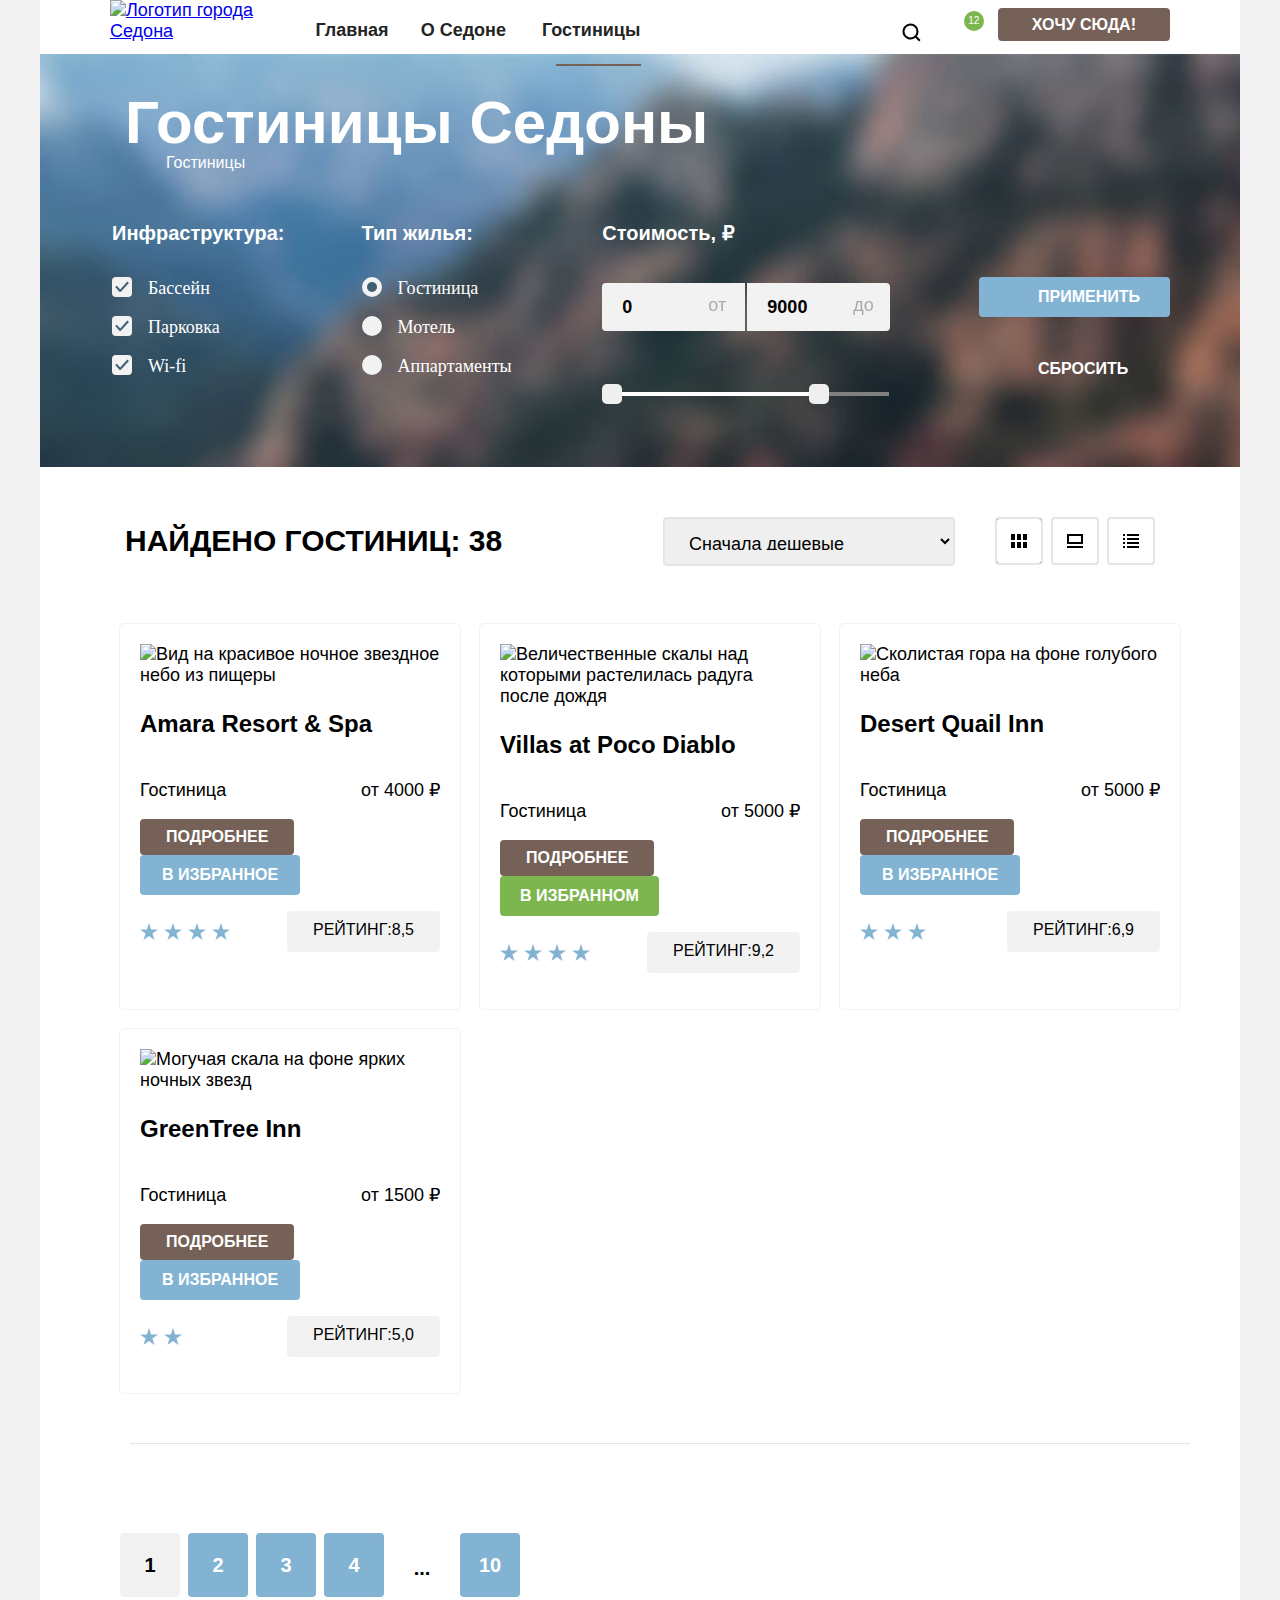
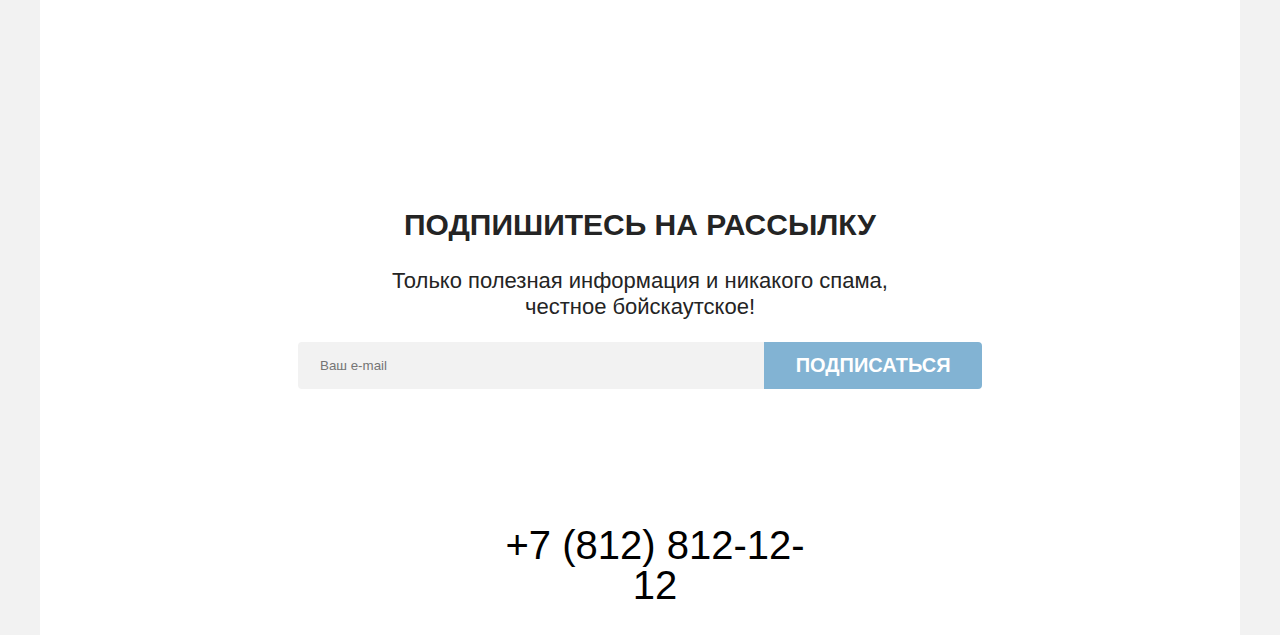
==== commit b9c9968b: "Add files via upload" ====
--- a/catalog.html
+++ b/catalog.html
@@ -10,12 +10,13 @@
   <body>
     <header class="page-header">
       <nav class="navigation-container">
-        <ul class="navigation-list">
-          <li class="navigation-item">
-            <a class="navigation-link" href="index.html">
+
+          <div class="logo-container">
+            <a class="logo-link" href="index.html">
               <img class="logo-header" src="images/logo.svg" width="140" height="70" alt="Логотип города Седона">
             </a>
-          </li>
+          </div>
+          <ul class="navigation-list">
           <li class="navigation-item">
             <a class="navigation-link" href="index.html">Главная</a>
           </li>
@@ -118,19 +119,19 @@
             <fieldset class="catalog-filter-price">
               <legend class="catalog-filter-title">Стоимость, ₽</legend>
               <label class="range-price">
-              <input class="price" type="text" name="min" value="0" placeholder="от">
+              <input class="price" type="text" name="min" value="0" placeholder="">
               <span class="price-text">от</span>
               </label>
               <label class="range-price">
               <input class="price max" type="text" name="max" value="9000" placeholder="">
-              <span class="price-text">до</span>
+              <span class="price-text max">до</span>
               </label>
               <div class="range">
                 <div class="range-scale">
                   <div class="range-bar" style="left: 0px; width: 226px">
-                    <button tybe="button"  class="range-toggle toggle-min">
+                    <button class="range-toggle toggle-min" tybe="button">
                     </button>
-                    <button tybe="button"  class="range-toggle toggle-max">
+                    <button class="range-toggle toggle-max" tybe="button">
                     </button>
                   </div>
                 </div>
@@ -141,7 +142,6 @@
             <button class="button-apply" type="submit">Применить</button>
             <button class="button-reset" type="submit">Сбросить</button>
           </div>
-        </div>
       </form>
       </section>
         <div class="catalog">
@@ -285,7 +285,6 @@
               </li>
             </ul>
           </div>
-      </section>
       </div>
       <section class="subscribe-special">
         <h2 class="email-section-title">Подпишитесь на рассылку</h2>
@@ -293,7 +292,7 @@
           Только полезная информация и никакого спама, <br>честное бойскаутское!
         </p>
         <form class="email-section-form" action="https://echo.htmlacademy.ru/" method="post">
-            <input class="email-text"type="text" id="email-user" name="email-user" placeholder="Ваш e-mail">
+            <input class="email-text" type="text" id="email-user" name="email-user" placeholder="Ваш e-mail">
           <button class="subscribe-btn" type="submit">Подписаться</button>
         </form>
       </section>
--- a/styles/styles.css
+++ b/styles/styles.css
@@ -30,6 +30,7 @@
   width: 1200px;
 }
 
+/* Стилизация главной страницы */
 /*header*/
 .page-header {
   background-color: #FFFFFF;
@@ -45,26 +46,32 @@
 
 }
 
-.page-container {
-  margin-top: -30px;
-
-}
-
+/* логотип города Седона */
+.logo-container {
+  display: block;
+}
+
+.logo-header {
+  position: relative;
+}
+
+.logo-header:hover,
+.logo-header:focus {
+  opacity: 0.6;
+}
+
+.logo-header:active {
+  opacity: 0.3;
+}
+
+/* navigation-list index*/
 .navigation-list {
   list-style-type: none;
   margin: 0;
   padding: 0;
   width: 620px;
   display: flex;
-
-}
-
-.navigation-user {
-  list-style: none;
-  width: 350px;
-  display: flex;
-  justify-content: flex-end;
-
+  flex-wrap: wrap;
 }
 
 .navigation-link {
@@ -79,7 +86,15 @@
   margin: 0;
   display: block;
   flex-wrap: wrap;
-
+}
+
+.navigation-link:hover,
+.navigation-link:focus {
+  opacity: 0.6;
+}
+
+.navigation-link:active {
+  opacity: 0.3;
 }
 
 .navigation-link-index {
@@ -92,8 +107,17 @@
   padding: 20px 16px;
   flex-wrap: wrap;
   position: relative;
-  display: inline-block;
+  display: block;
   margin: 0;
+}
+
+.navigation-link-index:hover,
+.navigation-link-index:focus {
+  opacity: 0.6;
+}
+
+.navigation-link-index:active {
+  opacity: 0.3;
 }
 
 .navigation-link-index:after {
@@ -106,6 +130,7 @@
   position: absolute;
 }
 
+/* navigation-link-catalog */
 .navigation-link-catalog {
   font-family: "PT Sans", sans-serif;
   line-height: 21px;
@@ -130,16 +155,21 @@
   position: absolute;
 }
 
-.logo-header {
-  margin-top: -20px;
-  position: relative;
-}
-
-.hero-image {
-  display: block;
-}
-
+.navigation-link-catalog:hover,
+.navigation-link-catalog:focus {
+  opacity: 0.6;
+}
+
+.navigation-link-catalog:active {
+  opacity: 0.3;
+}
+
+/* navigation-user */
 .navigation-user {
+  list-style: none;
+  width: 350px;
+  display: flex;
+  justify-content: flex-end;
   margin: 0;
   padding: 0;
   display: flex;
@@ -151,6 +181,7 @@
   box-sizing: border-box;
 }
 
+/* search-link */
 .search-link {
   background-image: url(../images/logo-search.svg);
   background-repeat: no-repeat;
@@ -160,6 +191,16 @@
   background-position: center;
 }
 
+.search-link:hover,
+.search-link:focus {
+  opacity: 0.6;
+}
+
+.search-link:active {
+  opacity: 0.3;
+}
+
+/* heart-link */
 .heart-link {
   background-image: url(../images/heart.svg);
   background-repeat: no-repeat;
@@ -168,34 +209,15 @@
   min-height: 64px;
   background-position: center;
   position: relative;
-
-}
-
-.user-item-button {
-  margin: 14px 0;
-
-}
-
-.user-link-button {
-  font-weight: 700;
-  font-size: 16px;
-  line-height: 20px;
-  text-transform: uppercase;
-  color: #FFFFFF;
-  background-color: #756157;
-  border-color: #756157;
-  text-decoration: none;
-  padding: 8px 34px;
-  border-radius: 4px;
-}
-
-.user-link-button:hover,
-.user-link-button:focus {
-  background-color: #615048;
-}
-
-.user-link-button:active {
-  background-color: #756157;
+}
+
+.heart-link:hover,
+.heart-link:focus {
+  opacity: 0.6;
+}
+
+.heart-link:active {
+  opacity: 0.3;
 }
 
 .heart-number {
@@ -215,7 +237,34 @@
   justify-content: center;
 }
 
-
+/* user-link-button */
+.user-item-button {
+  margin: 14px 0;
+}
+
+.user-link-button {
+  font-weight: 700;
+  font-size: 16px;
+  line-height: 20px;
+  text-transform: uppercase;
+  color: #FFFFFF;
+  background-color: #756157;
+  border-color: #756157;
+  text-decoration: none;
+  padding: 8px 34px;
+  border-radius: 4px;
+}
+
+.user-link-button:hover,
+.user-link-button:focus {
+  background-color: #615048;
+}
+
+.user-link-button:active {
+  background-color: #756157;
+}
+
+/*visually-hidden  */
 .visually-hidden {
   position: absolute;
   width: 1px;
@@ -232,18 +281,7 @@
 /*main*/
 .main-index {
   background-color: #FFFFFF;
-}
-
-.main-index {
   color: #242424;
-}
-
-.reasons {
-  font-family: "PT Sans";
-  font-size: 22px;
-  font-weight: 400;
-  line-height: 26px;
-  text-align: center;
 }
 
 .hero {
@@ -251,12 +289,31 @@
   background-position: left bottom, left top;
   background-size: 100% auto, cover;
   background-repeat: no-repeat;
-  background-color: #B0C4DE;
+  background-color: #83B3D333;
   padding: 51px 371px 82px;
-
+  margin-top: -10px;
+}
+
+.hero-image {
+  display: block;
 }
 
 /*приемущества*/
+.slogan {
+  font-size: 30px;
+  font-weight: 700;
+  line-height: 36px;
+  text-align: center;
+  text-transform: uppercase;
+}
+
+.text {
+  font-size: 22px;
+  font-weight: 400;
+  line-height: 26px;
+  text-align: center;
+}
+
 .advantages {
   font-size: 18px;
   line-height: 21px;
@@ -290,14 +347,12 @@
   object-fit: cover;
   height: auto;
   max-width: 100%;
-
 }
 
 .image-bridge {
   object-fit: cover;
   height: auto;
   max-width: 100%;
-
 }
 
 .advantages-list {
@@ -307,7 +362,6 @@
   padding: 0;
   list-style: none;
   align-items: center;
-
 }
 
 .advantages-item {
@@ -378,14 +432,6 @@
   text-align: center;
 }
 
-.argument {
-  font-size: 30px;
-  font-weight: 700;
-  line-height: 36px;
-  text-align: center;
-  text-transform: uppercase;
-}
-
 .invitation-discription {
   font-size: 22px;
   font-weight: 400;
@@ -407,7 +453,7 @@
 .service-item {
   text-align: center;
   width: 230px;
-  padding: 112px 85px 81px 85px;
+  padding: 112px 85px;
 
 }
 
@@ -578,8 +624,8 @@
   background-color: #E6E6E6;
 }
 
-.email-text: placeholder-shown {
-  border-color: #83B3D3;
+.email-text:focus {
+  border: 3px solid #83B3D3;
 }
 
 /*footer*/
@@ -755,19 +801,14 @@
   margin: 0 auto;
 }
 
-.filter-inner-section {
-  margin-left: 80px;
-  margin-right: 70px;
-}
-
 .section-inner {
   background-image: url(../images/catalog/background-catalog.jpg);
   background-repeat: no-repeat;
   background-size: 100% auto;
   background-color: #82B3D3;
   color: #FFFFFF;
-  margin-top: -65px;
   background-size: cover;
+  margin-top: -45px;
 }
 
 .main-inner-title {
@@ -895,26 +936,36 @@
   box-sizing: border-box;
   width: 143px;
   position: relative;
-}
-.price-text{
-  position: relative;
-  color:#000000;
+  border: none;
+}
+.price:focus{
+  outline: 2px solid #68A2CA;
+}
+.price-text {
+  position: absolute;
+  color: #000000;
   display: block;
   box-sizing: border-box;
   text-align: right;
   padding-right: 20px;
-
-}
+  top: 12px;
+  left: 106px;
+  opacity: 0.3;
+
+}
+
 .price.max {
   border-top-right-radius: 4px;
   border-bottom-right-radius: 4px;
   border-top-left-radius: 0px;
   border-bottom-left-radius: 0px;
+  position: relative;
 }
 
 .range-price {
   margin: 0;
   padding: 0;
+  position: relative;
 }
 
 .control {
@@ -926,10 +977,12 @@
   padding-left: 36px;
   position: relative;
 }
+
 .control:hover,
-.control:active{
+.control:active {
   opacity: 0.3;
 }
+
 .control-label {
   font-family: "PT Sans";
   font-size: 18px;
@@ -945,9 +998,11 @@
   display: block;
   background-color: #f2f2f2;
 }
-.control-mark:focus{
-  border: 3px solid #83B3D3;
-}
+
+.control-mark:focus {
+  outline: 2px solid #68A2CA;
+}
+
 .control-input[type="checkbox"]:checked + .control-mark::before,
 .control-input[type="checkbox"]:checked + .control-mark::after {
   position: absolute;
@@ -958,6 +1013,7 @@
 
 .control-input {
   appearance: none;
+  border: 3px solid #83B3D3;
 }
 
 .control-input[type="checkbox"]:checked + .control-mark::before {
@@ -1000,9 +1056,10 @@
 .range-scale {
   width: 287px;
   position: relative;
-  background-color: #756257;
+  background-color: #808080;
   line-height: 1px;
   height: 4px;
+  border: none;
 }
 
 .range-bar {
@@ -1018,6 +1075,7 @@
   height: 20px;
   border-radius: 5px;
   cursor: pointer;
+  border: none;
 }
 
 .toggle-min {
@@ -1092,9 +1150,16 @@
   width: 292px;
   height: 49px;
   padding: 14px 20px;
-  border-radius: 2px;
-}
-
+  border-radius: 4px;
+  font-size: 18px;
+  font-weight: 400;
+  line-height: 21px;
+  border: 2px solid #E5E5E5;
+}
+
+.email-text:focus{
+  outline: 1px solid #68A2CA;
+}
 .select {
   width: 522px;
   display: flex;
@@ -1234,11 +1299,7 @@
   line-height: 36px;
 }
 
-.select-control {
-  font-size: 18px;
-  font-weight: 400;
-  line-height: 21px;
-}
+
 
 .hotel-card {
   list-style: none;
@@ -1479,7 +1540,7 @@
   width: 100%;
   height: 100%;
   background-color: rgba(242, 242, 242, 0.8);
-   /* display: none; */
+  display: none;
 }
 
 .modal {
@@ -1534,11 +1595,14 @@
   font-weight: 700;
   line-height: 24px;
   text-align: left;
+  margin-top: 12px;
+
 }
 
 .field {
   width: 440px;
   margin-top: 23px;
+  margin-left: 18px;
   padding: 12px 20px;
   font: inherit;
   font-weight: 700;
@@ -1557,17 +1621,19 @@
   line-height: 24px;
   letter-spacing: 0em;
   text-align: left;
-  color:#000000
-
+  color: #000000
 }
 
 .appointment-info {
+  display: inline-block;
+  width: 280px;
   font-size: 16px;
   font-weight: 400;
   line-height: 21px;
   color: #FF5757;
-  margin: 4px 120px;
+  margin: 4px 137px;
   padding: 0px 20px;
+  flex-wrap: wrap;
 }
 
 .appointment-info-number {
@@ -1578,42 +1644,128 @@
   margin: 4px 69px 0px 119px;
   padding: 0px 20px;
 }
-.field-group{
-  display: flex;
-  width: 247px;
+
+.form-persons {
+  display: flex;
+  justify-content: space-between;
+}
+
+.field-group {
+  display: flex;
   padding: 0;
   margin: 0;
-}
-.button-minus{
+  box-sizing: border-box;
+}
+
+.button-minus {
   width: 40px;
   height: 48px;
   padding: 23px 13px;
-  border:none;
+  border: none;
   border-top-left-radius: 4px;
   border-bottom-left-radius: 4px;
   margin-left: 46px;
 }
-.field-persons{
-  background-color:#F2F2F2;
+
+.field-persons {
+  background-color: #F2F2F2;
   box-sizing: border-box;
   padding: 14px 10px;
   width: 31px;
-  left:65px;
-  border:none;
-}
-.button-plus{
+  height: 48px;
+  left: 65px;
+  border: none;
+}
+
+.button-plus {
   width: 40px;
   height: 48px;
   padding: 17px 13px;
-  border:none;
+  border: none;
   border-top-right-radius: 4px;
   border-bottom-right-radius: 4px;
 }
-.field-persons::placeholder{
+
+.field-persons::placeholder {
   font-size: 18px;
   font-weight: 700;
   line-height: 20px;
   letter-spacing: 0em;
   text-align: left;
-  color:#000000
-}
+  color: #000000
+}
+
+/* дети */
+.tooltip {
+  position: absolute;
+  margin-top: 24px;
+  margin-left: 22px;
+  width: 25px;
+  height: 25px;
+}
+
+.tooltip-toggle {
+  border: none;
+  box-sizing: border-box;
+  background-color: #FFFFFF;
+  padding: 0;
+}
+
+.form-label.icon::after {
+  position: relative;
+}
+
+.tooltip-icon {
+  width: 26px;
+  height: 26px;
+  background-color: #83B3D3;
+  border-radius: 50px;
+  padding-left: 5px;
+  padding-top: 4px;
+  margin: 0;
+  position: absolute;
+  top: -15px;
+  left: 30px;
+}
+
+.tooltip-text {
+  font-family: inherit;
+  background-color: #333333;
+  color: #FFFFFF;
+  font-size: 16px;
+  line-height: 20px;
+  font-weight: 400;
+  text-transform: none;
+  padding: 20px 18px 18px 22px;
+  border-radius: 10px;
+  display: block;
+  width: 216px;
+  position: absolute;
+  bottom: 100%;
+  left: 50%;
+  z-index: 1;
+  transform: translateX(-50%);
+  display: none;
+}
+
+.tooltip-toggle:hover + .tooltip-text,
+.tooltip-toggle:focus + .tooltip-text {
+  display: block;
+}
+
+.button.appointment-submit {
+  box-sizing: border-box;
+  width: 577px;
+  background-color: #83B3D3;
+  color: #FFFFFF;
+  font-family: "PT Sans", sans-serif;
+  font-size: 20px;
+  font-weight: 700;
+  line-height: 24px;
+  text-align: center;
+  text-transform: uppercase;
+  border: none;
+  border-radius: 4px;
+  padding: 18px;
+  margin-top: 48px;
+}
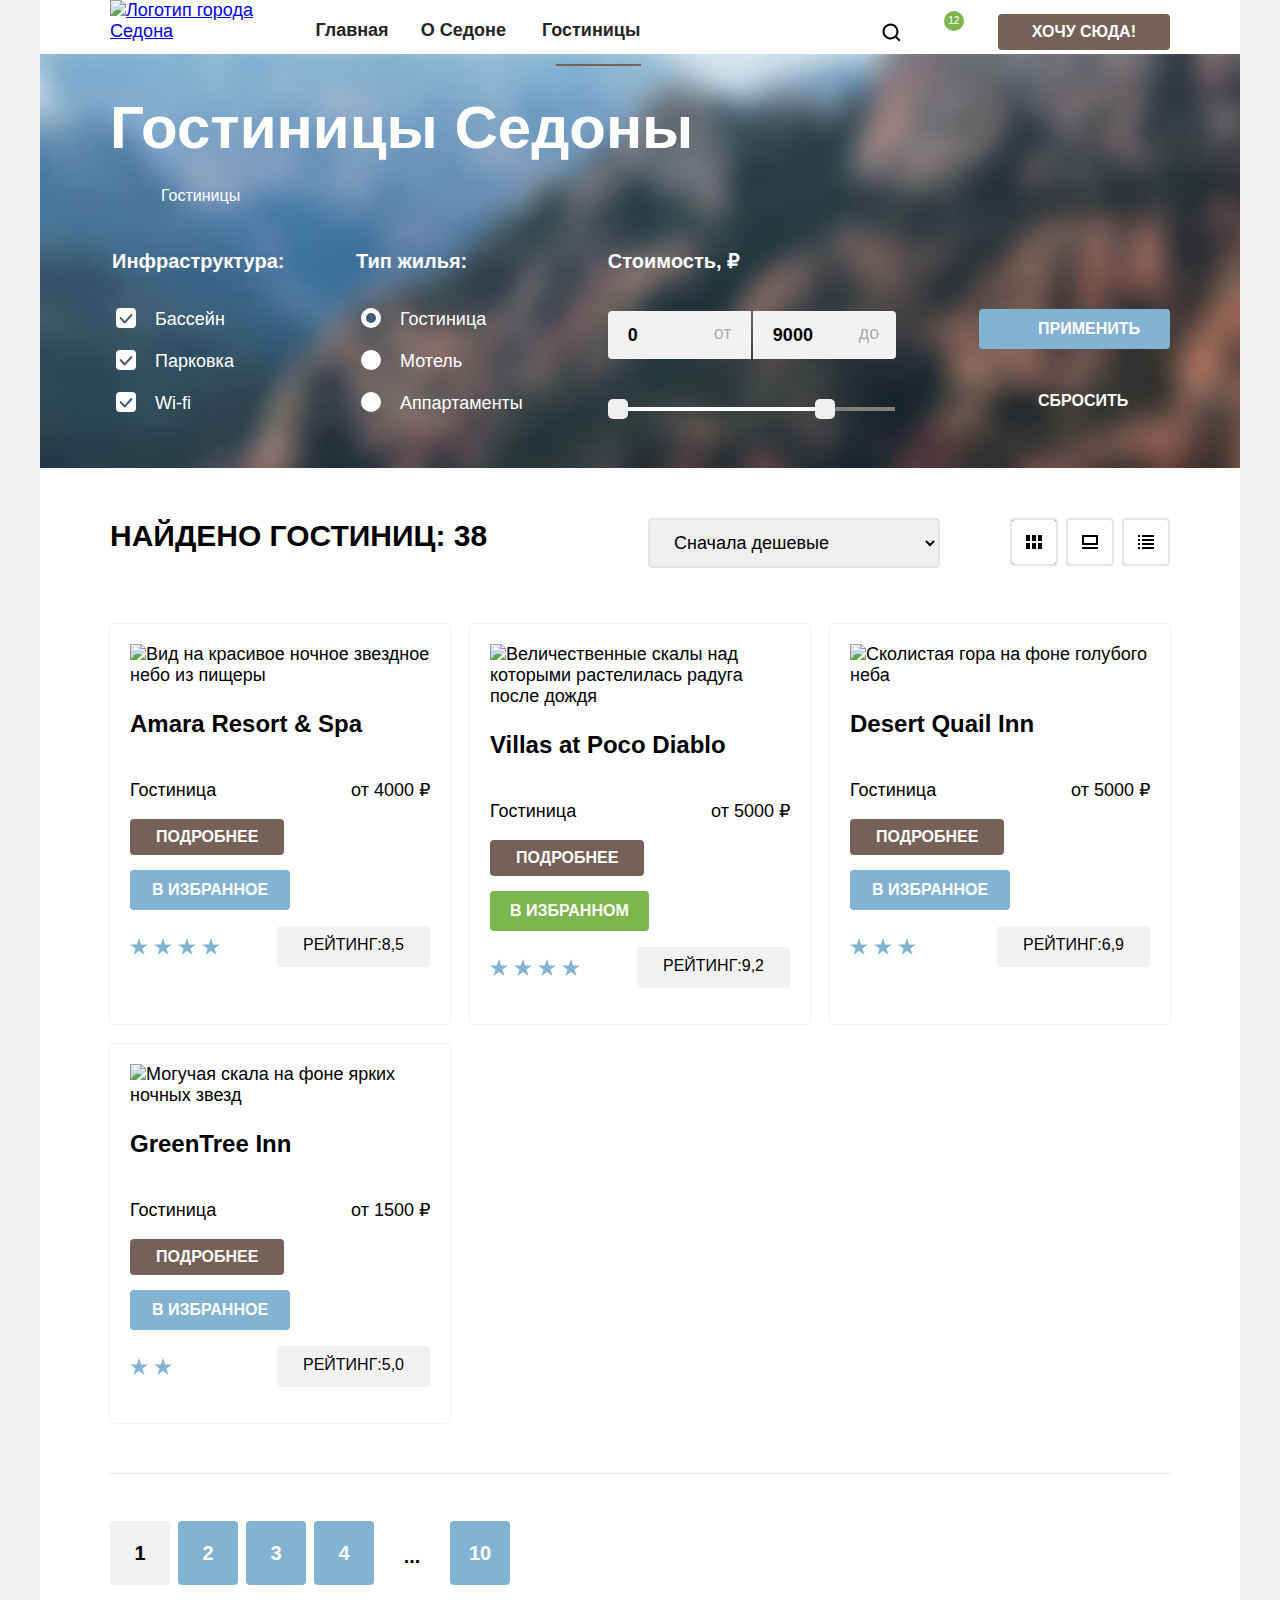
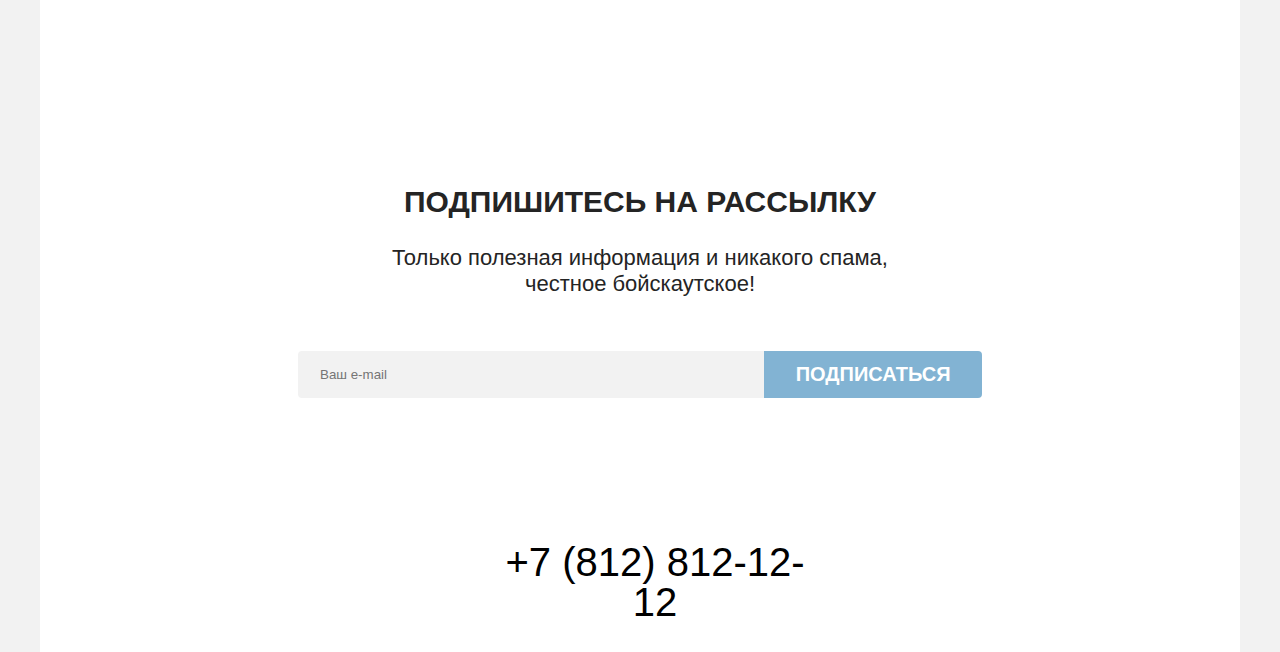
==== commit 4e54c11d: "модальное окно" ====
--- a/catalog.html
+++ b/catalog.html
@@ -10,7 +10,6 @@
   <body>
     <header class="page-header">
       <nav class="navigation-container">
-
           <div class="logo-container">
             <a class="logo-link" href="index.html">
               <img class="logo-header" src="images/logo.svg" width="140" height="70" alt="Логотип города Седона">
@@ -68,22 +67,19 @@
             <ul class="catalog-filter-list">
               <li class="catalog-filter-item">
                 <label class="control">
-                  <input class="visually-hidden control-input" type="checkbox" name="pool" checked>
-                  <span class="control-mark"></span>
+                  <input class="control-input" type="checkbox" name="pool" checked>
                   <span class="control-label">Бассейн</span>
                 </label>
               </li>
               <li class="catalog-filter-item">
                 <label class="control">
-                  <input class="visually-hidden control-input" type="checkbox" name="parking" checked>
-                  <span class="control-mark"></span>
+                  <input class="control-input" type="checkbox" name="parking" checked>
                   <span class="control-label">Парковка</span>
                 </label>
               </li>
               <li class="catalog-filter-item">
                 <label class="control">
-                  <input class="visually-hidden control-input" type="checkbox" name="wifi" checked>
-                  <span class="control-mark"></span>
+                  <input class="control-input" type="checkbox" name="wifi" checked>
                   <span class="control-label">Wi-fi</span>
                 </label>
               </li>
@@ -94,22 +90,19 @@
             <ul class="catalog-filter-list">
               <li class="catalog-filter-item">
                 <label class="control">
-                  <input class="visually-hidden control-input" type="radio" name="hotel" checked>
-                  <span class="control-mark"></span>
+                  <input class=" control-input" type="radio" name="hotel" checked>
                   <span class="control-label">Гостиница</span>
                 </label>
               </li>
               <li class="catalog-filter-item">
                 <label class="control">
-                  <input class="visually-hidden control-input" type="radio" name="hotel">
-                  <span class="control-mark"></span>
+                  <input class="control-input" type="radio" name="hotel">
                   <span class="control-label">Мотель</span>
                 </label>
               </li>
               <li class="catalog-filter-item">
                 <label class="control">
-                  <input class="visually-hidden control-input" type="radio" name="hotel">
-                  <span class="control-mark"></span>
+                  <input class=" control-input" type="radio" name="hotel">
                   <span class="control-label">Аппартаменты</span>
                 </label>
               </li>
@@ -171,6 +164,7 @@
               </ul>
             </div>
           </section>
+          <section class="hotels">
           <ul class="hotel-card">
             <li class="hotel-card-link">
               <img class="hotel-card-image" src="images/catalog/hotel-1.jpg" width="300" height="212"
@@ -192,7 +186,7 @@
                 <p class="hotel-stars-four">
                   <span class="visually-hidden">4 звезды</span>
                 </p>
-                <p class="hotel-rating">Рейтинг:8,5</p>
+                <p class="hotel-raiting">Рейтинг:8,5</p>
               </div>
             </li>
             <li class="hotel-card-link">
@@ -215,7 +209,7 @@
                 <p class="hotel-stars-four">
                   <span class="visually-hidden">4 звезды</span>
                 </p>
-                <p class="hotel-rating">Рейтинг:9,2</p>
+                <p class="hotel-raiting">Рейтинг:9,2</p>
               </div>
             </li>
             <li class="hotel-card-link">
@@ -238,7 +232,7 @@
                 <p class="hotel-stars-three">
                   <span class="visually-hidden">3 звезды</span>
                 </p>
-                <p class="hotel-rating">Рейтинг:6,9</p>
+                <p class="hotel-raiting">Рейтинг:6,9</p>
               </div>
             </li>
             <li class="hotel-card-link">
@@ -259,10 +253,11 @@
                 <p class="hotel-stars-two">
                   <span class="visually-hidden">3 звезды</span>
                 </p>
-                <p class="hotel-rating">Рейтинг:5,0</p>
+                <p class="hotel-raiting">Рейтинг:5,0</p>
               </div>
             </li>
           </ul>
+        </section>
           <div class="pagination">
             <ul class="pagination-list">
               <li class="pagination-item">
--- a/styles/styles.css
+++ b/styles/styles.css
@@ -238,11 +238,9 @@
 }
 
 /* user-link-button */
-.user-item-button {
-  margin: 14px 0;
-}
 
 .user-link-button {
+  display: block;
   font-weight: 700;
   font-size: 16px;
   line-height: 20px;
@@ -253,6 +251,8 @@
   text-decoration: none;
   padding: 8px 34px;
   border-radius: 4px;
+  margin-top: 14px;
+  margin-left: 20px;
 }
 
 .user-link-button:hover,
@@ -298,13 +298,20 @@
   display: block;
 }
 
-/*приемущества*/
+/* подзаголовок для приемуществ */
+.subtitle {
+  padding: 69px 290px;
+
+}
+
 .slogan {
+  width: 620px;
   font-size: 30px;
   font-weight: 700;
   line-height: 36px;
   text-align: center;
   text-transform: uppercase;
+
 }
 
 .text {
@@ -314,6 +321,7 @@
   text-align: center;
 }
 
+/*приемущества*/
 .advantages {
   font-size: 18px;
   line-height: 21px;
@@ -430,9 +438,19 @@
 .invitation {
   background-color: #FFFFFF;
   text-align: center;
-}
-
-.invitation-discription {
+  padding: 64px 347px;
+}
+
+.invitation-slogan {
+  text-transform: uppercase;
+  font-family: "PT Sans", sans-serif;
+  font-size: 30px;
+  font-weight: 700;
+  line-height: 36px;
+  text-align: center;
+}
+
+.invitation-text {
   font-size: 22px;
   font-weight: 400;
   line-height: 26px;
@@ -454,7 +472,6 @@
   text-align: center;
   width: 230px;
   padding: 112px 85px;
-
 }
 
 .service-item:nth-child(odd) {
@@ -498,9 +515,9 @@
 /*бронирование*/
 .booking-container {
   text-align: center;
-  margin-bottom: 104px;
   font-size: 22px;
   line-height: 26px;
+  padding: 96px 304px;
 }
 
 .booking-title {
@@ -508,7 +525,6 @@
   font-weight: 700;
   line-height: 36px;
   text-transform: uppercase;
-  padding-top: 96px;
 }
 
 .button-search {
@@ -525,6 +541,7 @@
   text-transform: uppercase;
   border-radius: 4px;
   padding: 8px 50px;
+  margin-top: 54px;
 }
 
 .button-search:hover,
@@ -542,24 +559,16 @@
   font-family: "PT Sans", sans-serif;
   background-image: url(../images/backgroud-subscribe.jpg);
   background-repeat: no-repeat;
-  background-size: 100% auto;
+  background-size: 100%;
   background-color: #82B3D3;
   color: #FFFFFF;
-  margin-top: 96px;
   line-height: 26px;
   font-size: 22px;
-
-}
-
-.subscribe-special {
-  text-align: center;
-  font-family: "PT Sans", sans-serif;
-  background-color: #FFFFFF;
-  margin-top: 96px;
-  line-height: 26px;
-  font-size: 22px;
-
-}
+  padding: 96px 258px 104px 258px;
+  background-size: cover;
+
+}
+
 
 .email-section-title {
   font-family: "PT Sans", sans-serif;
@@ -567,14 +576,12 @@
   font-weight: 700;
   line-height: 36px;
   text-transform: uppercase;
-  padding-top: 96px;
 }
 
 .email-section-form {
   width: 684px;
   display: flex;
-  margin: 0 auto;
-  padding-bottom: 96px;
+  margin-top: 54px;
 
 }
 
@@ -623,9 +630,18 @@
 .email-text:hover {
   background-color: #E6E6E6;
 }
-
 .email-text:focus {
-  border: 3px solid #83B3D3;
+  outline: 1px solid #68A2CA;
+}
+/* стилизация секции subscribe-special для страницы каталога */
+.subscribe-special {
+  text-align: center;
+  font-family: "PT Sans", sans-serif;
+  background-color: #FFFFFF;
+  line-height: 26px;
+  font-size: 22px;
+  padding: 96px 258px 104px 258px;
+
 }
 
 /*footer*/
@@ -635,7 +651,7 @@
   justify-content: space-between;
   box-sizing: border-box;
   width: 1200px;
-  padding: 40px 70px 30px;
+  padding: 0;
   margin: 0 auto;
 }
 
@@ -644,6 +660,7 @@
   display: flex;
   margin: 0;
   justify-content: space-around;
+  padding: 40px 70px 30px;
 }
 
 .social-list {
@@ -790,15 +807,11 @@
   background-color: #7561574D;
 }
 
-/*catalog*/
+/*стилизация страницы с каталогом*/
+/* стилизация main-inner */
 .main-inner {
   background-color: #FFFFFF;
   width: 1200px;
-}
-
-.inner-header {
-  width: 1060px;
-  margin: 0 auto;
 }
 
 .section-inner {
@@ -808,61 +821,24 @@
   background-color: #82B3D3;
   color: #FFFFFF;
   background-size: cover;
-  margin-top: -45px;
+  padding: 35px 70px;
+  margin-top: -10px;
 }
 
 .main-inner-title {
   font-size: 60px;
   font-weight: 700;
   line-height: 78px;
-  margin-left: 85px;
-  margin-top: 35px;
-  padding-top: 30px;
+  margin: 0;
 }
 
 .inner-list {
   list-style: none;
   display: flex;
   flex-direction: row;
-  margin-left: 0px;
-}
-
-.inner-header {
-  margin-left: 45px;
-  margin-top: -50px;
-  margin-bottom: 45px;
-}
-
-.inner-link {
-  font-size: 16px;
-  font-weight: 400;
-  line-height: 21px;
-  color: #FFFFFF;
-  padding-top: 0;
-  margin-left: 10px;
-  cursor: pointer;
-}
-
-.inner-link:hover {
-  color: #FFFFFF99;
-}
-
-.inner-link:focus {
-  color: #FFFFFF;
-}
-
-.inner-link:active {
-  color: #FFFFFF4D;
-}
-
-.inner-link-home {
-  background-image: url(../images/catalog/filter_logo_home.svg);
-  background-repeat: no-repeat;
-  display: block;
-  width: 13px;
-  height: 15px;
-  padding: 0px, 0px, 2px, 0px;
-  margin-top: 4px;
+  padding: 0;
+  gap: 10px;
+
 }
 
 .inner-item-arrow {
@@ -876,37 +852,163 @@
   margin-left: 10px;
 }
 
-/*стилизация фильта каталога*/
+.inner-link {
+  font-size: 16px;
+  font-weight: 400;
+  line-height: 21px;
+  color: #FFFFFF;
+  padding-top: 0;
+  cursor: pointer;
+}
+
+.inner-link:hover {
+  color: #FFFFFF99;
+}
+
+.inner-link:focus {
+  color: #FFFFFF;
+}
+
+.inner-link:active {
+  color: #FFFFFF4D;
+}
+
+.inner-link-home {
+  background-image: url(../images/catalog/filter_logo_home.svg);
+  background-repeat: no-repeat;
+  display: block;
+  width: 13px;
+  height: 15px;
+  padding: 0px, 0px, 2px, 0px;
+  margin-top: 4px;
+}
+
+.inner-link-home:hover,
+.inner-link-home:focus {
+  opacity: 0.6;
+}
+
+.inner-link-home:active {
+  opacity: 0.3;
+}
+
+/* стилизация фильтра */
+.catalog-filter {
+  display: flex;
+  justify-content: space-between;
+  width: 1060px;
+  margin-top: 40px;
+}
+
 .catalog-filter-group {
   width: 150px;
   padding: 0px;
   border-style: none;
-  margin-bottom: 73px;
-}
-
-.catalog-filter {
-  display: flex;
-  justify-content: space-between;
-  width: 1060px;
-  display: flex;
-  margin: 0 auto;
+}
+
+.catalog-filter-title {
+  font-size: 20px;
+  font-weight: 700;
+  line-height: 24px;
+  color: #FFFFFF;
+  padding: 0;
 }
 
 .catalog-filter-list {
   list-style: none;
   padding: 0;
-  margin: 0;
+  margin-top: 32px;
 }
 
 .catalog-filter-item {
-  margin-bottom: 16px;
-  padding: 0;
+  gap: 16px;
 
 }
 
 .catalog-filter-item:not(:last-child) {
   margin-bottom: 16px;
 }
+
+/* стилизация label и input  */
+.control {
+  font-size: 18px;
+  font-weight: 400;
+  line-height: 21px;
+  color: #FFFFFF;
+  margin: 0;
+  position: relative;
+  display: flex;
+
+}
+
+.control:hover,
+.control:active {
+  opacity: 0.3;
+}
+
+.control-input {
+  appearance: none;
+  width: 20px;
+  height: 20px;
+  background-color: #FFFFFF;
+  border-radius: 4px;
+}
+
+.control-input:focus {
+  outline: 2px solid #68A2CA;
+}
+
+/* рисуем и позиционируем checkbox */
+.control-input[type="checkbox"]:checked::before,
+.control-input[type="checkbox"]:checked::after {
+  position: absolute;
+  height: 1.5px;
+  background-color: #3F5E72;
+  content: "";
+  position: absolute;
+  border-radius: 4px;
+  display: block;
+}
+
+.control-input[type="checkbox"]:checked::before {
+  transform: rotate(48deg);
+  top: 14px;
+  left: 7px;
+  width: 7px;
+}
+
+.control-input[type="checkbox"]:checked::after {
+  transform: rotate(-48deg);
+  top: 12.5px;
+  left: 10px;
+  width: 11.5px;
+}
+
+/* рисуем и позиционируем radio */
+.control-input[type="radio"] {
+  border-radius: 50%;
+}
+
+.control-input[type="radio"]:checked::before {
+  position: absolute;
+  top: 8px;
+  left: 10px;
+  width: 10px;
+  height: 10px;
+  background-color: #3F5E72;
+  border-radius: 50%;
+  content: "";
+}
+
+.control-label {
+  font-size: 18px;
+  font-weight: 400;
+  line-height: 23px;
+  padding-top: 3px;
+  padding-left: 16px;
+}
+
+/* стилизация настройки диапазона цен */
 
 .filter-price {
   display: flex;
@@ -919,8 +1021,12 @@
   display: flex;
   flex-wrap: wrap;
   column-gap: 2px;
-
-
+}
+
+.range-price {
+  margin-top: 32px;
+  padding: 0;
+  position: relative;
 }
 
 .price {
@@ -935,12 +1041,13 @@
   background-color: #F2F2F2;
   box-sizing: border-box;
   width: 143px;
-  position: relative;
   border: none;
 }
-.price:focus{
+
+.price:focus {
   outline: 2px solid #68A2CA;
 }
+
 .price-text {
   position: absolute;
   color: #000000;
@@ -962,97 +1069,10 @@
   position: relative;
 }
 
-.range-price {
-  margin: 0;
-  padding: 0;
-  position: relative;
-}
-
-.control {
-  font-size: 18px;
-  font-weight: 400;
-  line-height: 21px;
-  color: #FFFFFF;
-  margin: 0;
-  padding-left: 36px;
-  position: relative;
-}
-
-.control:hover,
-.control:active {
-  opacity: 0.3;
-}
-
-.control-label {
-  font-family: "PT Sans";
-  font-size: 18px;
-  font-weight: 400;
-  line-height: 23px;
-}
-
-.control-mark {
-  position: absolute;
-  width: 20px;
-  height: 20px;
-  border-radius: 4px;
-  display: block;
-  background-color: #f2f2f2;
-}
-
-.control-mark:focus {
-  outline: 2px solid #68A2CA;
-}
-
-.control-input[type="checkbox"]:checked + .control-mark::before,
-.control-input[type="checkbox"]:checked + .control-mark::after {
-  position: absolute;
-  height: 1.5px;
-  background-color: #3F5E72;
-  content: "";
-}
-
-.control-input {
-  appearance: none;
-  border: 3px solid #83B3D3;
-}
-
-.control-input[type="checkbox"]:checked + .control-mark::before {
-  transform: rotate(48deg);
-  top: 10.5px;
-  left: 2.5px;
-  width: 7px;
-}
-
-.control-input[type="checkbox"]:checked + .control-mark::after {
-  transform: rotate(-48deg);
-  top: 9px;
-  left: 5.7px;
-  width: 11.5px;
-}
-
-.control-input[type="radio"] + .control-mark {
-  border-radius: 50%;
-}
-
-.control-input[type="radio"]:checked + .control-mark::before {
-  position: absolute;
-  top: 5px;
-  left: 5px;
-  width: 10px;
-  height: 10px;
-  background-color: #3F5E72;
-  border-radius: 50%;
-  content: "";
-}
-
-.button-price {
-  width: 191px;
-  display: flex;
-  flex-direction: column;
-  margin-top: 56px;
-
-}
-
+/* стилизация и позиционирование "ползунка"  */
+.range{
+  margin-top: 36px;
+}
 .range-scale {
   width: 287px;
   position: relative;
@@ -1061,12 +1081,20 @@
   height: 4px;
   border: none;
 }
-
 .range-bar {
   position: absolute;
   line-height: 1px;
   background-color: #FFFFFF;
   height: 4px;
+}
+
+
+.button-price {
+  width: 191px;
+  display: flex;
+  flex-direction: column;
+  margin-top: 56px;
+
 }
 
 .range-toggle {
@@ -1077,7 +1105,6 @@
   cursor: pointer;
   border: none;
 }
-
 .toggle-min {
   top: -8px;
 }
@@ -1086,8 +1113,46 @@
   top: -8px;
   left: 207px;
 }
-
+/* стилизция кнопок настройки диапазона цен */
+.button-price{
+  padding: 0;
+  margin: 0px;
+}
+.button-apply {
+  font-family: "PT Sans", sans-serif;
+  font-size: 16px;
+  font-weight: 700;
+  line-height: 20px;
+  text-align: center;
+  color: #FFFFFF;
+  background-color: #82B3D3;
+  border-style: solid;
+  border-color: #82B3D3;
+  border-radius: 4px;
+  padding: 8px 57px;
+  text-transform: uppercase;
+  margin-top: 60px;
+}
+
+.button-apply:hover,
+.button-apply:focus {
+  background-color: #68A2CA;
+}
+
+.button-apply:active {
+  background-color: #82B3D3;
+  color: #FFFFFF4D;
+}
 .button-reset {
+  font-family: "PT Sans", sans-serif;
+  font-size: 16px;
+  font-weight: 700;
+  line-height: 20px;
+  text-align: center;
+  color: #FFFFFF;
+  background-color: transparent;
+  border-style: solid;
+  border-color: transparent;
   margin-top: 32px;
   border-radius: 4px;
   padding: 8px 57px;
@@ -1103,97 +1168,53 @@
   border: 3px solid #83B3D3;
 }
 
-.button-apply {
-  border-radius: 4px;
-  padding: 8px 57px;
-  text-transform: uppercase;
-}
-
-.button-apply:hover,
-.button-apply:focus {
-  background-color: #68A2CA;
-}
-
-.button-apply:active {
-  background-color: #82B3D3;
-  color: #FFFFFF4D;
-}
-
-.catalog-button-list {
-  list-style: none;
-}
-
-.catalog-filter-title {
-  font-size: 20px;
-  font-weight: 700;
-  line-height: 24px;
-  color: #FFFFFF;
-  margin-bottom: 32px;
-  padding: 0;
-}
-
-/*каталог*/
+/*стилизация каталога отелей*/
 .catalog {
   color: #000000;
   background-color: #FFFFFF;
-
-}
-
+  padding: 50px 70px 60px 70px;
+
+}
 .hotels-catalog {
   width: 1060px;
   display: flex;
   justify-content: space-between;
-  margin-left: 85px;
-}
-
+}
+.hotels-catalog-title {
+  text-transform: uppercase;
+  margin: 0;
+  font-size: 30px;
+  font-weight: 700;
+  line-height: 36px;
+}
+.select {
+  width: 522px;
+  display: flex;
+  justify-content: space-between;
+
+}
 .select-control {
   width: 292px;
-  height: 49px;
-  padding: 14px 20px;
+  height: 50px;
+  padding: 10px 20px 10px 20px;
   border-radius: 4px;
   font-size: 18px;
   font-weight: 400;
   line-height: 21px;
   border: 2px solid #E5E5E5;
 }
-
-.email-text:focus{
-  outline: 1px solid #68A2CA;
-}
-.select {
-  width: 522px;
-  display: flex;
-  margin-top: 50px;
-
-}
-
-.hotel-card {
-  width: 1060px;
-  display: grid;
-  grid-template-columns: repeat(3, 340px);
-  gap: 20px;
-  margin-bottom: 80px;
-
-}
-
-.hotel-card-link {
-  outline: 1px solid #f2f2f2;
-  padding: 20px;
-  border-radius: 4px;
-
-}
-
-.hotels-catalog-title {
-  text-transform: uppercase;
-  margin-top: 56px;
-}
-
+.select-control:hover,
+.select-control:focus{
+  border: 2px solid #68A2CA;
+}
+/* стилизация отображения отелей */
 .catalog-button-list {
   width: 168px;
   display: flex;
   margin-top: 0px;
   gap: 8px;
-
+  justify-content: end;
+  list-style: none;
 }
 
 .catalog-button-tile {
@@ -1267,65 +1288,123 @@
 .button-list:active {
   border: 2px solid #000000;
 }
-
-.button-apply {
-  font-family: "PT Sans", sans-serif;
-  font-size: 16px;
-  font-weight: 700;
-  line-height: 20px;
-  text-align: center;
-  color: #FFFFFF;
-  background-color: #82B3D3;
-  border-style: solid;
-  border-color: #82B3D3;
-}
-
-.button-reset {
-  font-family: "PT Sans", sans-serif;
-  font-size: 16px;
-  font-weight: 700;
-  line-height: 20px;
-  text-align: center;
-  color: #FFFFFF;
-  background-color: transparent;
-  border-style: solid;
-  border-color: transparent;
-}
-
-/*стилизация карт отелей*/
-.hotels-catalog-title {
-  font-size: 30px;
-  font-weight: 700;
-  line-height: 36px;
-}
-
-
-
+/* стилизация карт отелей */
+.hotels{
+  padding: 0;
+  margin-top: 40px;
+}
 .hotel-card {
+  width: 1060px;
+  display: grid;
+  grid-template-columns: repeat(3, 340px);
+  gap: 20px;
+  margin: 0;
+  padding: 0;
   list-style: none;
-  margin-top: 40px;
-  margin-left: 40px;
-}
-
+}
+.hotel-card-link {
+  outline: 1px solid #f2f2f2;
+  padding: 20px;
+  border-radius: 4px;
+
+}
 .hotel-card-title {
   font-size: 24px;
   font-weight: 700;
   line-height: 28px;
 }
-
 .hotel-card-text {
   width: 300px;
   display: flex;
   justify-content: space-between;
 }
-
+/* стилизация кнопок карт отелей */
+.card-buttons {
+  width: 300px;
+  display: flex;
+  flex-wrap: wrap;
+  justify-content: space-between;
+  gap:15px;
+}
+/* кнопка подробнее */
+.hotel-card-discription {
+  font-size: 16px;
+  font-weight: 700;
+  line-height: 20px;
+  text-transform: uppercase;
+  color: #FFFFFF;
+  background-color: #756157;
+  text-decoration: none;
+  border-radius: 4px;
+  padding: 8px 26px;
+}
+.hotel-card-discription:hover,
+.hotel-card-discription:focus {
+  background-color: #615048;
+}
+
+.hotel-card-discription:active {
+  background-color: #756157;
+  color: #FFFFFF4D
+}
+/* кнопка в избранное */
+.hotel-card-button-favorites {
+  font-family: inherit;
+  font-size: 16px;
+  font-weight: 700;
+  line-height: 20px;
+  text-align: center;
+  text-transform: uppercase;
+  color: #FFFFFF;
+  background-color: #82B3D3;
+  padding: 8px 20px;
+  border-radius: 4px;
+  border-color: #82B3D3;
+  border-style: solid;
+}
+
+.hotel-card-button-favorites:hover,
+.hotel-card-button-favorites:focus {
+  background-color: #68A2CA;
+}
+
+.hotel-card-button-favorites:active {
+  background-color: #82B3D3;
+  color: #FFFFFF4D;
+}
+
+/* кнопка в избранном */
+.hotel-card-button-favorite-active {
+  font-family: inherit;
+  font-size: 16px;
+  font-weight: 700;
+  line-height: 20px;
+  text-align: center;
+  text-transform: uppercase;
+  color: #FFFFFF;
+  background-color: #7DB54F;
+  padding: 8px 18px;
+  border-radius: 4px;
+  border-color: #7DB54F;
+  border-style: solid;
+}
+
+.hotel-card-button-favorite-active:hover,
+.hotel-card-button-favorite-active:focus {
+  background-color: #6C9E42;
+}
+
+.hotel-card-button-favorite-active:active {
+  background-color: #7DB54F;
+  color: #FFFFFF4D;
+}
+/* рейтинг */
 .raiting {
   width: 300px;
   display: flex;
   justify-content: space-between;
 }
-
-.hotel-rating {
+.hotel-raiting {
   display: inline-block;
   font-size: 16px;
   text-transform: uppercase;
@@ -1336,85 +1415,6 @@
 
 }
 
-.card-buttons {
-  width: 300px;
-  display: flex;
-  flex-wrap: wrap;
-  justify-content: space-between;
-}
-
-.hotel-card-discription {
-  font-size: 16px;
-  font-weight: 700;
-  line-height: 20px;
-  text-transform: uppercase;
-  color: #FFFFFF;
-  background-color: #756157;
-  text-decoration: none;
-  border-radius: 4px;
-  padding: 8px 26px;
-}
-
-.hotel-card-discription:hover,
-.hotel-card-discription:focus {
-  background-color: #615048;
-}
-
-.hotel-card-discription:active {
-  background-color: #756157;
-  color: #FFFFFF4D
-}
-
-.hotel-card-button-favorites {
-  font-family: inherit;
-  font-size: 16px;
-  font-weight: 700;
-  line-height: 20px;
-  text-align: center;
-  text-transform: uppercase;
-  color: #FFFFFF;
-  background-color: #82B3D3;
-  padding: 8px 20px;
-  border-radius: 4px;
-  border-color: #82B3D3;
-  border-style: solid;
-}
-
-.hotel-card-button-favorites:hover,
-.hotel-card-button-favorites:focus {
-  background-color: #68A2CA;
-}
-
-.hotel-card-button-favorites:active {
-  background-color: #82B3D3;
-  color: #FFFFFF4D;
-}
-
-.hotel-card-button-favorite-active {
-  font-family: inherit;
-  font-size: 16px;
-  font-weight: 700;
-  line-height: 20px;
-  text-align: center;
-  text-transform: uppercase;
-  color: #FFFFFF;
-  background-color: #7DB54F;
-  padding: 8px 18px;
-  border-radius: 4px;
-  border-color: #7DB54F;
-  border-style: solid;
-}
-
-.hotel-card-button-favorite-active:hover,
-.hotel-card-button-favorite-active:focus {
-  background-color: #6C9E42;
-}
-
-.hotel-card-button-favorite-active:active {
-  background-color: #7DB54F;
-  color: #FFFFFF4D;
-}
-
 .hotel-stars-four {
   background-image: url(../images/catalog/star-four.svg);
   background-repeat: no-repeat;
@@ -1442,13 +1442,11 @@
 /*пагинация*/
 .pagination {
   width: 1060px;
-  padding-left: 40px;
   position: relative;
   display: inline-block;
-
-
-}
-
+  margin-top: 80px;
+  list-style: none;
+}
 .pagination::before {
   content: " ";
   background: #E6E6E6;
@@ -1457,17 +1455,14 @@
   top: -30px;
   bottom: 40px;
   position: absolute;
-  margin-left: 50px;
-
-
 }
 
 .pagination-list {
   width: 400px;
   display: flex;
   list-style: none;
-  margin-top: 60px;
   gap: 8px;
+  padding: 0;
 }
 
 .pagination-item {
@@ -1500,17 +1495,6 @@
   color: #FFFFFF4D;
 }
 
-.pagination-text {
-  font-size: 20px;
-  font-weight: 700;
-  line-height: 36px;
-  background-color: #FFFFFF;
-  display: flex;
-  justify-content: center;
-  align-items: center;
-  padding-top: 17px;
-}
-
 .pagination-link-active {
   font-size: 20px;
   font-weight: 700;
@@ -1526,13 +1510,19 @@
   flex-wrap: wrap;
   border-radius: 4px;
 }
-
-.pagination {
-  list-style: none;
-}
-
+.pagination-text {
+  font-size: 20px;
+  font-weight: 700;
+  line-height: 36px;
+  background-color: #FFFFFF;
+  display: flex;
+  justify-content: center;
+  align-items: center;
+  padding-top: 17px;
+}
 /* модалтное окно */
 .model-container {
+  /* display: none; */
   position: fixed;
   top: 0;
   left: 0;
@@ -1540,14 +1530,15 @@
   width: 100%;
   height: 100%;
   background-color: rgba(242, 242, 242, 0.8);
-  display: none;
-}
-
+
+
+}
 .modal {
   position: relative;
   margin: auto;
   padding: 64px 70px;
   background-color: #FFFFFF;
+
 }
 
 .modal-auth {
@@ -1563,6 +1554,15 @@
   position: absolute;
   top: 64px;
   right: 52px;
+}
+.modal-close:hover{
+  background-color: #E6E6E6;
+}
+.modal-close:focus{
+  border: 3px solid #83B3D3;
+}
+.modal-close:active{
+  opacity: 0.3;
 }
 
 .modal-close-button {
@@ -1588,21 +1588,25 @@
   text-transform: uppercase;
   margin: 0;
   margin-bottom: 64px;
-}
-
+  width: 535px;
+}
+.appointment{
+  display: flex;
+  justify-content: space-between;
+  align-items: center;
+  margin-top:23px;
+}
 .form-label {
+  width: 119px;
+  display: inline-block;
   font-size: 20px;
   font-weight: 700;
   line-height: 24px;
-  text-align: left;
-  margin-top: 12px;
-
+  flex-wrap: wrap;
 }
 
 .field {
   width: 440px;
-  margin-top: 23px;
-  margin-left: 18px;
   padding: 12px 20px;
   font: inherit;
   font-weight: 700;
@@ -1612,7 +1616,7 @@
   box-sizing: border-box;
   background-image: url(../images/logo-calendar.svg);
   background-repeat: no-repeat;
-  background-position: right center;
+  background-position: right 17px center;
 }
 
 .field::placeholder {
@@ -1641,7 +1645,7 @@
   font-weight: 400;
   line-height: 21px;
   color: #000000;
-  margin: 4px 69px 0px 119px;
+  margin: 4px 69px 0px 137px;
   padding: 0px 20px;
 }
 
@@ -1649,38 +1653,63 @@
   display: flex;
   justify-content: space-between;
 }
-
-.field-group {
-  display: flex;
+/* взрослые */
+.field-adult {
+  display: flex;
+  width: 247px;
   padding: 0;
   margin: 0;
-  box-sizing: border-box;
-}
-
+  align-items: center;
+  justify-content: space-between;
+  margin-top:23px;
+  flex-wrap: wrap;
+}
+.button-group{
+  display: flex;
+  width: 110px;
+  padding: 0;
+  margin: 0;
+}
 .button-minus {
   width: 40px;
   height: 48px;
-  padding: 23px 13px;
   border: none;
   border-top-left-radius: 4px;
   border-bottom-left-radius: 4px;
-  margin-left: 46px;
-}
-
+}
+
+.button-icon{
+  display: block;
+  margin: 0 auto;
+
+
+}
+.button-icon:hover{
+  fill-opacity: 0.3;
+
+}
+.button-icon:focus{
+  border: 3px solid #82B3D3;
+  border-radius: 4px;
+}
 .field-persons {
   background-color: #F2F2F2;
+  display: flex;
+  align-items: center;
   box-sizing: border-box;
   padding: 14px 10px;
   width: 31px;
   height: 48px;
   left: 65px;
   border: none;
+  font-size: 18px;
+  font-weight: 700;
+  line-height: 20px;
 }
 
 .button-plus {
   width: 40px;
   height: 48px;
-  padding: 17px 13px;
   border: none;
   border-top-right-radius: 4px;
   border-bottom-right-radius: 4px;
@@ -1690,12 +1719,21 @@
   font-size: 18px;
   font-weight: 700;
   line-height: 20px;
-  letter-spacing: 0em;
   text-align: left;
   color: #000000
 }
 
 /* дети */
+.field-children{
+  display: flex;
+  flex-wrap: wrap;
+  width: 242px;
+  padding: 0;
+  margin: 0;
+  align-items: center;
+  justify-content: space-between;
+  margin-top:23px;
+}
 .tooltip {
   position: absolute;
   margin-top: 24px;
@@ -1727,7 +1765,6 @@
   top: -15px;
   left: 30px;
 }
-
 .tooltip-text {
   font-family: inherit;
   background-color: #333333;
@@ -1736,13 +1773,13 @@
   line-height: 20px;
   font-weight: 400;
   text-transform: none;
-  padding: 20px 18px 18px 22px;
+  padding: 20px 18px;
   border-radius: 10px;
   display: block;
   width: 216px;
   position: absolute;
-  bottom: 100%;
-  left: 50%;
+  left: 50px;
+  top:30px;
   z-index: 1;
   transform: translateX(-50%);
   display: none;
@@ -1765,7 +1802,15 @@
   text-align: center;
   text-transform: uppercase;
   border: none;
-  border-radius: 4px;
+  border-radius: 10px;
   padding: 18px;
   margin-top: 48px;
 }
+.button.appointment-submit:hover,
+.button.appointment-submit:focus{
+  background-color: #68A2CA;
+}
+.button.appointment-submit:active{
+  background-color: #68A2CA;
+  color: #FFFFFF4D;
+}
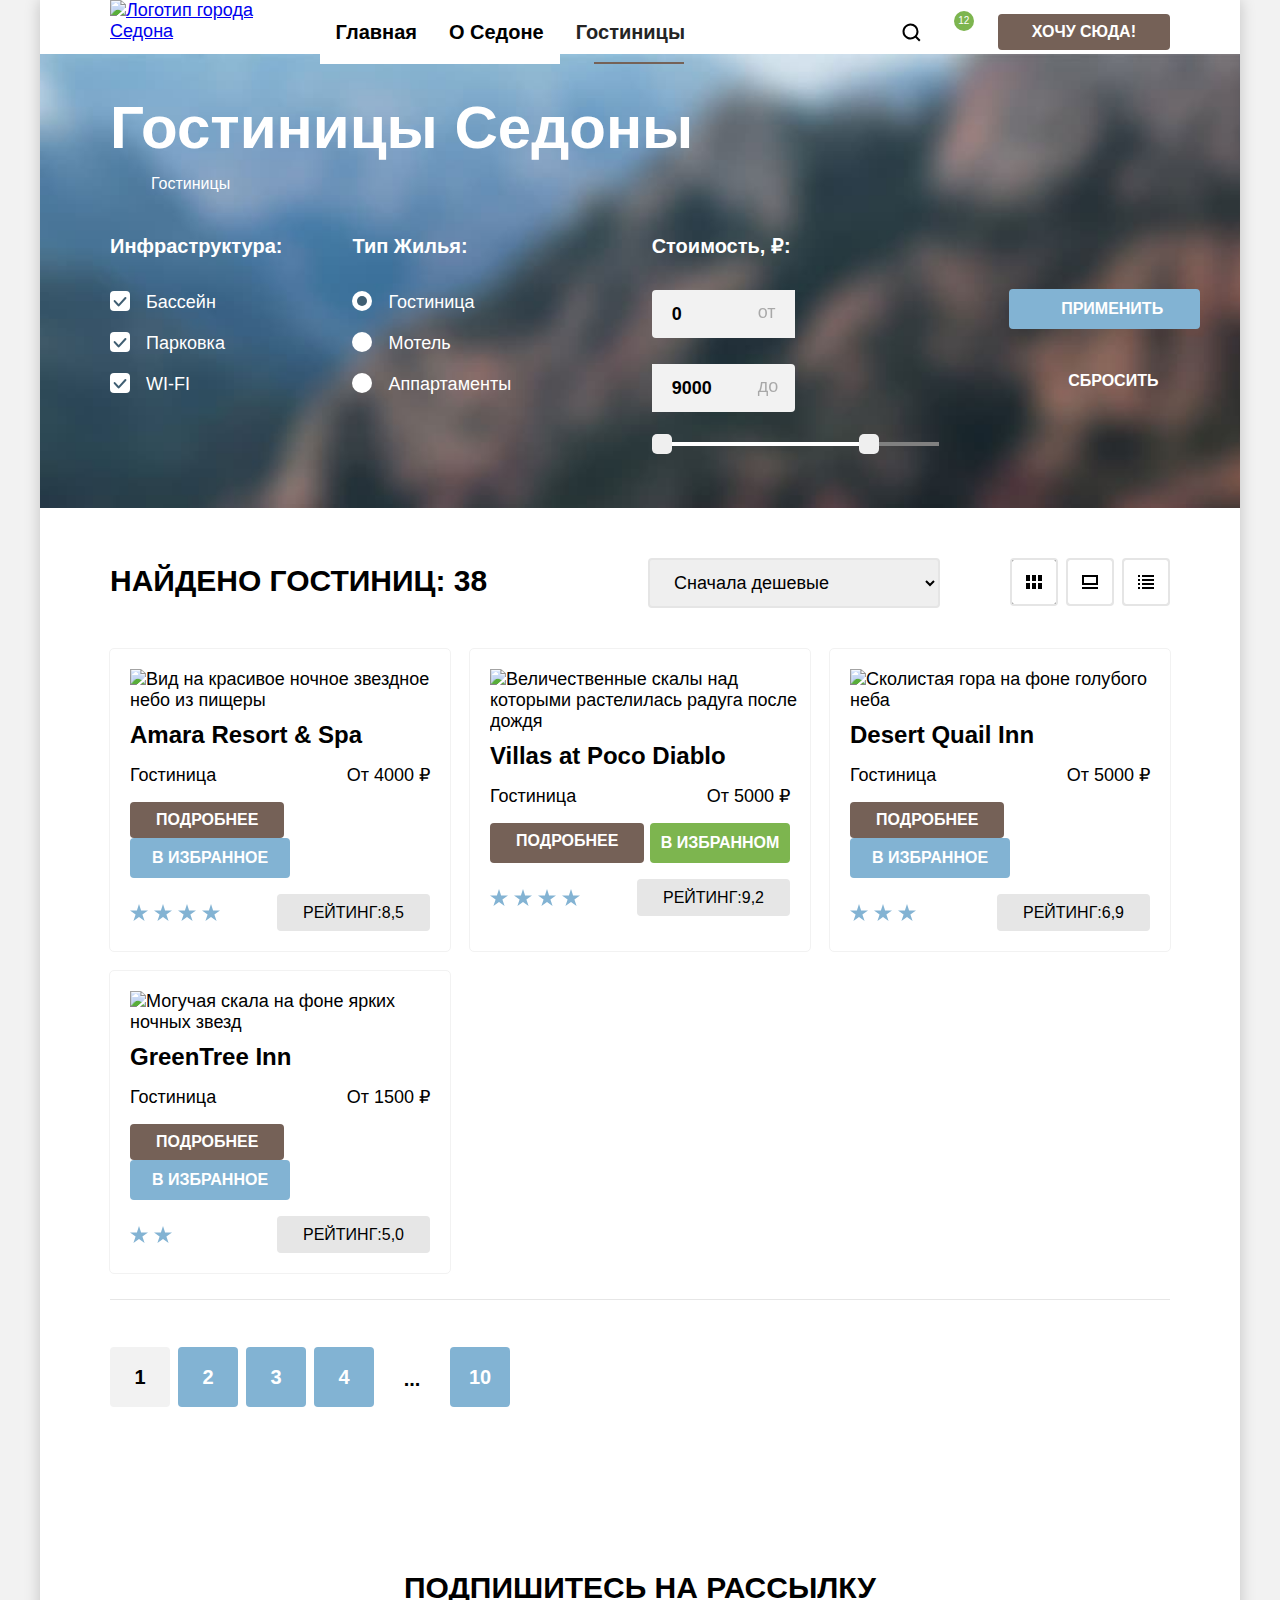
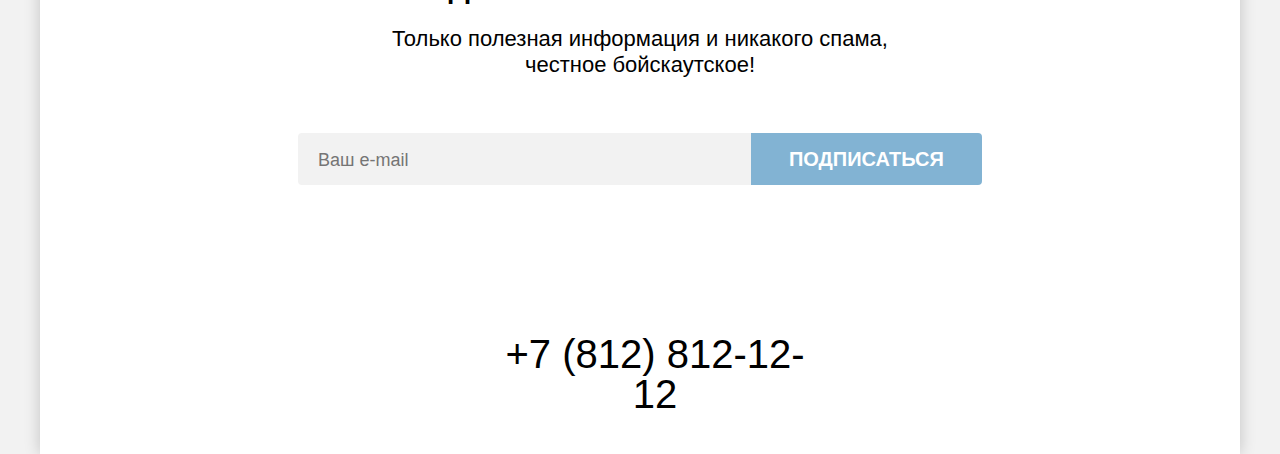
==== commit 5b898142: "подготовка к защите" ====
--- a/catalog.html
+++ b/catalog.html
@@ -8,6 +8,7 @@
   </head>
 
   <body>
+    <div class="page-container">
     <header class="page-header">
       <nav class="navigation-container">
           <div class="logo-container">
@@ -80,13 +81,13 @@
               <li class="catalog-filter-item">
                 <label class="control">
                   <input class="control-input" type="checkbox" name="wifi" checked>
-                  <span class="control-label">Wi-fi</span>
+                  <span class="control-label">WI-FI</span>
                 </label>
               </li>
             </ul>
           </fieldset>
           <fieldset class="catalog-filter-group">
-            <legend class="catalog-filter-title">Тип жилья:</legend>
+            <legend class="catalog-filter-title">Тип Жилья:</legend>
             <ul class="catalog-filter-list">
               <li class="catalog-filter-item">
                 <label class="control">
@@ -108,9 +109,8 @@
               </li>
             </ul>
           </fieldset>
-          <div class="filter-price">
             <fieldset class="catalog-filter-price">
-              <legend class="catalog-filter-title">Стоимость, ₽</legend>
+              <legend class="catalog-filter-title">Стоимость, ₽:</legend>
               <label class="range-price">
               <input class="price" type="text" name="min" value="0" placeholder="">
               <span class="price-text">от</span>
@@ -130,10 +130,9 @@
                 </div>
               </div>
             </fieldset>
-            </div>
           <div class="button-price">
             <button class="button-apply" type="submit">Применить</button>
-            <button class="button-reset" type="submit">Сбросить</button>
+            <button class="button-reset" type="reset">Сбросить</button>
           </div>
       </form>
       </section>
@@ -172,7 +171,7 @@
               <h3 class="hotel-card-title">Amara Resort & Spa</h3>
               <div class="hotel-card-text">
                 <p class="hotel-card-type">Гостиница</p>
-                <p class="hotel-card-price">от 4000 ₽</p>
+                <p class="hotel-card-price">От 4000 ₽</p>
               </div>
               <div class="card-buttons">
               <a class="hotel-card-discription" href="#">Подробнее
@@ -195,7 +194,7 @@
               <h3 class="hotel-card-title">Villas at Poco Diablo</h3>
               <div class="hotel-card-text">
                 <p class="hotel-card-type">Гостиница</p>
-                <p class="hotel-card-price">от 5000 ₽</p>
+                <p class="hotel-card-price">От 5000 ₽</p>
               </div>
               <div class="card-buttons">
               <a class="hotel-card-discription" href="#">Подробнее
@@ -218,7 +217,7 @@
               <h3 class="hotel-card-title">Desert Quail Inn</h3>
               <div class="hotel-card-text">
                 <p class="hotel-card-type">Гостиница</p>
-                <p class="hotel-card-price">от 5000 ₽</p>
+                <p class="hotel-card-price">От 5000 ₽</p>
               </div>
               <div class="card-buttons">
               <a class="hotel-card-discription" href="#">Подробнее
@@ -241,7 +240,7 @@
               <h3 class="hotel-card-title">GreenTree Inn</h3>
               <div class="hotel-card-text">
                 <p class="hotel-card-type">Гостиница</p>
-                <p class="hotel-card-price">от 1500 ₽</p>
+                <p class="hotel-card-price">От 1500 ₽</p>
               </div>
               <div class="card-buttons">
               <a class="hotel-card-discription" href="#">Подробнее<span class="visually-hidden">Подробнее</span></a>
@@ -293,35 +292,32 @@
       </section>
     </main>
     <footer class="page-footer">
-      <div class="page-footer-container">
-        <section class="footer-social">
-          <ul class="social-list">
-            <li class="social-item">
-              <a class="vk-link" href="https://vk.com/htmlacademy">
-                <span class="visually-hidden"> Вконтакте </span>
-              </a>
-            </li>
-            <li class="social-item">
-              <a class="telegram-link" href="https://t.me/htmlacademy">
-                <span class="visually-hidden"> Телеграм </span>
-              </a>
-            </li>
-            <li class="social-item">
-              <a class="youtube-link" href="https://www.youtube.com/user/htmlacademyru">
-                <span class="visually-hidden"> YouTube </span>
-              </a>
-            </li>
-          </ul>
-        </section>
-        <section class="footer-contacts">
-          <a class="footer-phone-link" href="tel:+78128121212">+7 (812) 812-12-12</a>
-        </section>
-        <section class="footer-logo">
-          <a class="footer-logo-html" href="https://htmlacademy.ru/">
+      <ul class="social-list">
+        <li class="social-item">
+          <a class="vk-link" href="https://vk.com/htmlacademy">
+            <span class="visually-hidden"> Вконтакте </span>
           </a>
-        </section>
-      </div>
-    </footer>
+        </li>
+        <li class="social-item">
+          <a class="telegram-link" href="https://t.me/htmlacademy">
+            <span class="visually-hidden"> Телеграм </span>
+          </a>
+        </li>
+        <li class="social-item">
+          <a class="youtube-link" href="https://www.youtube.com/user/htmlacademyru">
+            <span class="visually-hidden"> YouTube </span>
+          </a>
+        </li>
+      </ul>
+      <section class="footer-contacts">
+        <a class="footer-phone-link" href="tel:+78128121212">+7 (812) 812-12-12</a>
+      </section>
+      <section class="footer-logo">
+        <a class="footer-logo-html" href="https://htmlacademy.ru/">
+        </a>
+      </section>
+  </footer>
+</div>
   </body>
 
 </html>
--- a/styles/styles.css
+++ b/styles/styles.css
@@ -32,9 +32,14 @@
 
 /* Стилизация главной страницы */
 /*header*/
+.page-container{
+  box-shadow: 0px 0px 15px 0px #00000033;
+
+}
 .page-header {
   background-color: #FFFFFF;
   width: 1200px;
+
 }
 
 .navigation-container {
@@ -53,6 +58,7 @@
 
 .logo-header {
   position: relative;
+  margin-right: 28px;
 }
 
 .logo-header:hover,
@@ -76,7 +82,8 @@
 
 .navigation-link {
   font-family: "PT Sans", sans-serif;
-  line-height: 21px;
+  font-size: 20px;
+  line-height: 24px;
   font-weight: 700;
   color: inherit;
   text-decoration: none;
@@ -86,6 +93,7 @@
   margin: 0;
   display: block;
   flex-wrap: wrap;
+  color: #000000
 }
 
 .navigation-link:hover,
@@ -99,7 +107,8 @@
 
 .navigation-link-index {
   font-family: "PT Sans", sans-serif;
-  line-height: 21px;
+  font-size: 20px;
+  line-height: 24px;
   font-weight: 700;
   color: inherit;
   text-decoration: none;
@@ -109,6 +118,7 @@
   position: relative;
   display: block;
   margin: 0;
+  color: #000000
 }
 
 .navigation-link-index:hover,
@@ -123,9 +133,9 @@
 .navigation-link-index:after {
   content: " ";
   background: #756257;
-  width: 65px;
+  width: 67px;
   height: 2px;
-  bottom: -5px;
+  bottom: 0px;
   right: 15px;
   position: absolute;
 }
@@ -133,25 +143,24 @@
 /* navigation-link-catalog */
 .navigation-link-catalog {
   font-family: "PT Sans", sans-serif;
-  line-height: 21px;
+  font-size: 20px;
+  line-height: 24px;
   font-weight: 700;
   color: inherit;
   text-decoration: none;
-  text-align: center;
   padding: 20px 16px;
   flex-wrap: wrap;
-  padding-left: 20px;
   position: relative;
-  display: inline-block;
+  display: block;
 }
 
 .navigation-link-catalog:after {
   content: " ";
   background: #756257;
-  width: 85px;
+  width: 90px;
   height: 2px;
-  bottom: -5px;
-  right: 15px;
+  bottom: 0px;
+  right: 17px;
   position: absolute;
 }
 
@@ -174,7 +183,6 @@
   padding: 0;
   display: flex;
   flex-wrap: wrap;
-  gap: 10px;
 }
 
 .user-item {
@@ -286,7 +294,7 @@
 
 .hero {
   background-image: url(../images/index-backgroud-white.svg), url(../images/index-background.jpg);
-  background-position: left bottom, left top;
+  background-position: center bottom, left top;
   background-size: 100% auto, cover;
   background-repeat: no-repeat;
   background-color: #83B3D333;
@@ -300,7 +308,7 @@
 
 /* подзаголовок для приемуществ */
 .subtitle {
-  padding: 69px 290px;
+  text-align: center;
 
 }
 
@@ -309,16 +317,19 @@
   font-size: 30px;
   font-weight: 700;
   line-height: 36px;
-  text-align: center;
   text-transform: uppercase;
+  margin: 69px 290px 25px 290px;
+
 
 }
 
 .text {
+  width: 652px;
   font-size: 22px;
   font-weight: 400;
   line-height: 26px;
-  text-align: center;
+  margin: 25px 274px 90px 274px;
+
 }
 
 /*приемущества*/
@@ -336,9 +347,14 @@
 }
 
 .advantages-item-first {
-  text-align: center;
-  width: 230px;
-  padding: 85px;
+  display: flex;
+  flex-direction: column;
+  width: 400px;
+  padding: 102px 85px;
+  text-align: center;
+  align-items: center;
+  justify-content: center;
+  gap: 62px;
 }
 
 .advantages-first .advantages-title:after {
@@ -349,6 +365,7 @@
   bottom: -30px;
   right: 60px;
   position: absolute;
+  opacity: 0.3;
 }
 
 .image-house {
@@ -369,17 +386,23 @@
   margin: 0;
   padding: 0;
   list-style: none;
+}
+
+.advantages-item {
+  display: flex;
+  flex-direction: column;
   align-items: center;
-}
-
-.advantages-item {
-  text-align: center;
   width: 230px;
-  padding: 113px 85px;
+  padding: 112.5px 85px;
+  gap: 62px;
 }
 
 .advantages-discription {
-  margin-top: 30px;
+  margin: 0px;
+  font-size: 18px;
+  font-weight: 400;
+  line-height: 21px;
+
 }
 
 .advantages-item:nth-child(odd) {
@@ -387,7 +410,7 @@
 }
 
 .advantages-item:nth-child(even) {
-  background-color: #FFFFFF;
+  background-color: #83B3D333;
 }
 
 .advantages-title {
@@ -398,6 +421,8 @@
   position: relative;
   display: inline-block;
   width: 175px;
+  margin: 0;
+  padding: 0;
 }
 
 .advantages-title:after {
@@ -405,15 +430,20 @@
   background: #0000004D;
   width: 60px;
   height: 2px;
-  bottom: -30px;
-  right: 60px;
+  bottom: -32px;
+  right: 57px;
   position: absolute;
+  opacity: 0.6;
 }
 
 .advantages-item-fifth {
   text-align: center;
-  width: 230px;
-  padding: 85px;
+  display: flex;
+  flex-direction: column;
+  width: 400px;
+  padding: 102px 85px;
+  align-items: center;
+  gap: 62px;
 }
 
 .advantages-fifth {
@@ -429,16 +459,21 @@
   background: #FFFFFF;
   width: 60px;
   height: 2px;
-  bottom: -30px;
-  right: 60px;
+  bottom: -32px;
+  right: 58px;
   position: absolute;
+  opacity: 0.3;
 }
 
 /*приглашение*/
 .invitation {
+  display: flex;
+  flex-direction: column;
   background-color: #FFFFFF;
   text-align: center;
-  padding: 64px 347px;
+  padding: 64px 0px;
+  gap: 20px;
+  align-items: center;
 }
 
 .invitation-slogan {
@@ -448,13 +483,15 @@
   font-weight: 700;
   line-height: 36px;
   text-align: center;
+  margin: 0;
+  width: 505px;
 }
 
 .invitation-text {
   font-size: 22px;
   font-weight: 400;
   line-height: 26px;
-  line-height: 26px;
+  margin: 0;
 }
 
 /*сервис*/
@@ -469,9 +506,13 @@
 }
 
 .service-item {
-  text-align: center;
+  display: flex;
+  flex-direction: column;
+  text-align: center;
+  justify-content: center;
   width: 230px;
-  padding: 112px 85px;
+  padding: 183px 85px 81px 85px;
+  gap: 30px;
 }
 
 .service-item:nth-child(odd) {
@@ -505,19 +546,27 @@
   font-weight: 700;
   line-height: 28px;
   text-transform: uppercase;
-  padding-top: 30px;
+  margin: 0;
 }
 
 .service-discription {
-  padding-top: 30px;
+  display: flex;
+  margin: 0;
+  font-size: 18px;
+  font-weight: 400;
+  line-height: 21px;
+  text-align: center;
+
 }
 
 /*бронирование*/
 .booking-container {
-  text-align: center;
-  font-size: 22px;
-  line-height: 26px;
+  display: flex;
+  flex-direction: column;
+  text-align: center;
+  justify-content: center;
   padding: 96px 304px;
+  gap: 20px;
 }
 
 .booking-title {
@@ -525,9 +574,21 @@
   font-weight: 700;
   line-height: 36px;
   text-transform: uppercase;
+  margin: 0;
+}
+
+.booking-discription {
+  margin: 0;
+  font-size: 22px;
+  font-weight: 400;
+  line-height: 26px;
+  letter-spacing: 0em;
+  text-align: center;
+
 }
 
 .button-search {
+  font-family: "PT Sans", sans-serif;
   font-weight: 700;
   text-decoration: none;
   font-size: 20px;
@@ -535,13 +596,15 @@
   text-align: center;
   display: block;
   width: 376px;
-  margin: 0 auto;
+  margin: 0;
   color: #FFFFFF;
   background-color: #756157;
   text-transform: uppercase;
   border-radius: 4px;
-  padding: 8px 50px;
-  margin-top: 54px;
+  padding-top: 8px;
+  padding-bottom: 8px;
+  margin-top: 34px;
+  margin-left: 109px
 }
 
 .button-search:hover,
@@ -555,7 +618,10 @@
 
 /*рассылка*/
 .subscribe {
-  text-align: center;
+  display: flex;
+  flex-direction: column;
+  text-align: center;
+  justify-content: center;
   font-family: "PT Sans", sans-serif;
   background-image: url(../images/backgroud-subscribe.jpg);
   background-repeat: no-repeat;
@@ -566,6 +632,7 @@
   font-size: 22px;
   padding: 96px 258px 104px 258px;
   background-size: cover;
+  gap: 20px;
 
 }
 
@@ -576,20 +643,27 @@
   font-weight: 700;
   line-height: 36px;
   text-transform: uppercase;
+  margin: 0;
+}
+
+.email-section-discription {
+  font-size: 22px;
+  font-weight: 400;
+  line-height: 26px;
+  text-align: center;
+  margin: 0;
 }
 
 .email-section-form {
   width: 684px;
   display: flex;
-  margin-top: 54px;
-
-}
-
-.email-section-label {
-  width: 452px;
+  margin-top: 35px;
+  min-height: 52px;
+
 }
 
 .subscribe-btn {
+  box-sizing: border-box;
   display: inline-block;
   font-family: inherit;
   font-size: 20px;
@@ -597,7 +671,7 @@
   line-height: 36px;
   color: #FFFFFF;
   background-color: #82B3D3;
-  width: 232px;
+  width: 236px;
   border-color: #82B3D3;
   text-transform: uppercase;
   border-style: solid;
@@ -617,22 +691,36 @@
   color: #FFFFFF4D;
 }
 
+.email-text::placeholder {
+  font-family: "PT Sans", sans-serif;
+  font-size: 18px;
+  font-weight: 400;
+  line-height: 24px;
+  text-align: left;
+
+
+
+}
+
 .email-text {
-  width: 452px;
+  box-sizing: border-box;
+  width: 462px;
   border-top-left-radius: 4px;
   border-bottom-left-radius: 4px;
   border-style: solid;
   border-color: #F2F2F2;
   background-color: #F2F2F2;
-  padding: 14px 20px;
+  padding: 13px 20px 8px 18px;
 }
 
 .email-text:hover {
   background-color: #E6E6E6;
 }
+
 .email-text:focus {
   outline: 1px solid #68A2CA;
 }
+
 /* стилизация секции subscribe-special для страницы каталога */
 .subscribe-special {
   text-align: center;
@@ -640,27 +728,24 @@
   background-color: #FFFFFF;
   line-height: 26px;
   font-size: 22px;
-  padding: 96px 258px 104px 258px;
-
+  padding: 85px 258px 104px 258px;
+  display: flex;
+  flex-direction: column;
+  justify-content: center;
+  color: #000000;
+  background-size: cover;
+  gap: 20px;
+  margin:0;
 }
 
 /*footer*/
 .page-footer {
+  width: 1060px;
+  display: flex;
+  justify-content: space-between;
+  margin: 0;
+  padding: 43px 70px 40px 70px;
   background-color: #FFFFFF;
-  display: flex;
-  justify-content: space-between;
-  box-sizing: border-box;
-  width: 1200px;
-  padding: 0;
-  margin: 0 auto;
-}
-
-.page-footer-container {
-  width: 1060px;
-  display: flex;
-  margin: 0;
-  justify-content: space-around;
-  padding: 40px 70px 30px;
 }
 
 .social-list {
@@ -756,16 +841,18 @@
   width: 720px;
   text-align: center;
   flex-wrap: wrap;
+  margin: 0
 }
 
 .footer-phone-link {
-  display: block;
+  display: flex;
   width: 331px;
   margin: 0 auto;
   font-size: 40px;
   line-height: 40px;
   color: #000000;
   text-decoration: none;
+  padding-top: 2px;
 }
 
 .footer-phone-link:hover {
@@ -784,7 +871,7 @@
 .footer-logo {
   box-sizing: border-box;
   margin: 0;
-  padding: 0;
+  padding-top: 5px;
 }
 
 .footer-logo-html {
@@ -821,7 +908,7 @@
   background-color: #82B3D3;
   color: #FFFFFF;
   background-size: cover;
-  padding: 35px 70px;
+  padding: 35px 70px 50px 70px;
   margin-top: -10px;
 }
 
@@ -837,6 +924,7 @@
   display: flex;
   flex-direction: row;
   padding: 0;
+  margin-top: 6px;
   gap: 10px;
 
 }
@@ -847,9 +935,9 @@
   display: block;
   width: 8px;
   height: 19px;
-  padding: 5px, 7px, 5px, 7px;
-  margin-top: 5px;
-  margin-left: 10px;
+  background-position: center;
+  padding-top: 2px;
+  margin: 0;
 }
 
 .inner-link {
@@ -857,8 +945,8 @@
   font-weight: 400;
   line-height: 21px;
   color: #FFFFFF;
-  padding-top: 0;
   cursor: pointer;
+  margin: 0;
 }
 
 .inner-link:hover {
@@ -895,7 +983,6 @@
 /* стилизация фильтра */
 .catalog-filter {
   display: flex;
-  justify-content: space-between;
   width: 1060px;
   margin-top: 40px;
 }
@@ -903,6 +990,7 @@
 .catalog-filter-group {
   width: 150px;
   padding: 0px;
+  margin:0px 70px 0px 0px;
   border-style: none;
 }
 
@@ -912,22 +1000,22 @@
   line-height: 24px;
   color: #FFFFFF;
   padding: 0;
+  margin: 0;
 }
 
 .catalog-filter-list {
   list-style: none;
   padding: 0;
-  margin-top: 32px;
+  margin-top: 30px;
+
 }
 
 .catalog-filter-item {
-  gap: 16px;
-
-}
-
-.catalog-filter-item:not(:last-child) {
-  margin-bottom: 16px;
-}
+  margin-top: 15px;
+  padding: 0;
+
+}
+
 
 /* стилизация label и input  */
 .control {
@@ -935,10 +1023,9 @@
   font-weight: 400;
   line-height: 21px;
   color: #FFFFFF;
-  margin: 0;
+  padding: 0;
   position: relative;
   display: flex;
-
 }
 
 .control:hover,
@@ -952,6 +1039,9 @@
   height: 20px;
   background-color: #FFFFFF;
   border-radius: 4px;
+  margin: 0;
+  margin-top:3px
+
 }
 
 .control-input:focus {
@@ -973,14 +1063,14 @@
 .control-input[type="checkbox"]:checked::before {
   transform: rotate(48deg);
   top: 14px;
-  left: 7px;
+  left: 3px;
   width: 7px;
 }
 
 .control-input[type="checkbox"]:checked::after {
   transform: rotate(-48deg);
   top: 12.5px;
-  left: 10px;
+  left: 6px;
   width: 11.5px;
 }
 
@@ -992,7 +1082,7 @@
 .control-input[type="radio"]:checked::before {
   position: absolute;
   top: 8px;
-  left: 10px;
+  left: 5px;
   width: 10px;
   height: 10px;
   background-color: #3F5E72;
@@ -1010,21 +1100,17 @@
 
 /* стилизация настройки диапазона цен */
 
-.filter-price {
-  display: flex;
-  flex-wrap: wrap;
-}
-
 .catalog-filter-price {
   border-style: none;
   width: 288px;
   display: flex;
   flex-wrap: wrap;
   column-gap: 2px;
+  margin-left: 57px;
 }
 
 .range-price {
-  margin-top: 32px;
+  margin-top: 26px;
   padding: 0;
   position: relative;
 }
@@ -1070,9 +1156,10 @@
 }
 
 /* стилизация и позиционирование "ползунка"  */
-.range{
-  margin-top: 36px;
-}
+.range {
+  margin-top: 30px;
+}
+
 .range-scale {
   width: 287px;
   position: relative;
@@ -1081,6 +1168,7 @@
   height: 4px;
   border: none;
 }
+
 .range-bar {
   position: absolute;
   line-height: 1px;
@@ -1089,13 +1177,7 @@
 }
 
 
-.button-price {
-  width: 191px;
-  display: flex;
-  flex-direction: column;
-  margin-top: 56px;
-
-}
+
 
 .range-toggle {
   position: absolute;
@@ -1105,6 +1187,24 @@
   cursor: pointer;
   border: none;
 }
+
+.range-toggle:hover {
+  box-shadow: 0px 4px 10px 0px rgba(0, 0, 0, 0.25);
+
+}
+
+.range-toggle:focus {
+  outline: 3px solid #83B3D3;
+  box-shadow: 0px 4px 10px 0px rgba(0, 0, 0, 0.25);
+
+}
+
+.range-toggle:active {
+  outline: 2px solid #83B3D3;
+  box-shadow: 0px 7px 15px 0px rgba(0, 0, 0, 0.4);
+
+}
+
 .toggle-min {
   top: -8px;
 }
@@ -1113,10 +1213,16 @@
   top: -8px;
   left: 207px;
 }
+
 /* стилизция кнопок настройки диапазона цен */
-.button-price{
-  padding: 0;
-  margin: 0px;
+.button-price {
+  padding: 0;
+  margin-top:55px;
+  margin-left: 55px;
+  width: 191px;
+  display: flex;
+  flex-direction: column;
+
 }
 .button-apply {
   font-family: "PT Sans", sans-serif;
@@ -1129,9 +1235,9 @@
   border-style: solid;
   border-color: #82B3D3;
   border-radius: 4px;
-  padding: 8px 57px;
+  padding: 8px 50px;
   text-transform: uppercase;
-  margin-top: 60px;
+  margin: 0;
 }
 
 .button-apply:hover,
@@ -1143,6 +1249,7 @@
   background-color: #82B3D3;
   color: #FFFFFF4D;
 }
+
 .button-reset {
   font-family: "PT Sans", sans-serif;
   font-size: 16px;
@@ -1175,24 +1282,28 @@
   padding: 50px 70px 60px 70px;
 
 }
+
 .hotels-catalog {
   width: 1060px;
   display: flex;
   justify-content: space-between;
 }
+
 .hotels-catalog-title {
   text-transform: uppercase;
-  margin: 0;
+  margin-top: 5px;
   font-size: 30px;
   font-weight: 700;
   line-height: 36px;
 }
+
 .select {
   width: 522px;
   display: flex;
   justify-content: space-between;
 
 }
+
 .select-control {
   width: 292px;
   height: 50px;
@@ -1203,10 +1314,12 @@
   line-height: 21px;
   border: 2px solid #E5E5E5;
 }
+
 .select-control:hover,
-.select-control:focus{
+.select-control:focus {
   border: 2px solid #68A2CA;
 }
+
 /* стилизация отображения отелей */
 .catalog-button-list {
   width: 168px;
@@ -1288,11 +1401,13 @@
 .button-list:active {
   border: 2px solid #000000;
 }
+
 /* стилизация карт отелей */
-.hotels{
-  padding: 0;
-  margin-top: 40px;
-}
+.hotels {
+  padding: 0;
+  margin-top: 25px;
+}
+
 .hotel-card {
   width: 1060px;
   display: grid;
@@ -1302,30 +1417,44 @@
   padding: 0;
   list-style: none;
 }
+
 .hotel-card-link {
   outline: 1px solid #f2f2f2;
-  padding: 20px;
+  padding: 20px 0 20px 20px;
   border-radius: 4px;
-
+  margin: 0;
+
+}
+.hotel-card-type{
+  margin: 0;
+}
+.hotel-card-price{
+  margin: 0;
 }
 .hotel-card-title {
   font-size: 24px;
   font-weight: 700;
   line-height: 28px;
-}
+  margin: 10px 0px 0px 0px;
+}
+
 .hotel-card-text {
   width: 300px;
   display: flex;
   justify-content: space-between;
-}
+  margin: 16px 0px 0px 0px;
+  padding: 0;
+}
+
 /* стилизация кнопок карт отелей */
 .card-buttons {
   width: 300px;
   display: flex;
   flex-wrap: wrap;
   justify-content: space-between;
-  gap:15px;
-}
+  margin: 16px 0px 0px 0px;
+}
+
 /* кнопка подробнее */
 .hotel-card-discription {
   font-size: 16px;
@@ -1338,6 +1467,7 @@
   border-radius: 4px;
   padding: 8px 26px;
 }
+
 .hotel-card-discription:hover,
 .hotel-card-discription:focus {
   background-color: #615048;
@@ -1347,6 +1477,7 @@
   background-color: #756157;
   color: #FFFFFF4D
 }
+
 /* кнопка в избранное */
 .hotel-card-button-favorites {
   font-family: inherit;
@@ -1380,10 +1511,12 @@
   font-weight: 700;
   line-height: 20px;
   text-align: center;
+  width: 140px;
   text-transform: uppercase;
   color: #FFFFFF;
   background-color: #7DB54F;
-  padding: 8px 18px;
+  padding-top: 8px;
+  padding-bottom: 8px;
   border-radius: 4px;
   border-color: #7DB54F;
   border-style: solid;
@@ -1398,20 +1531,24 @@
   background-color: #7DB54F;
   color: #FFFFFF4D;
 }
+
 /* рейтинг */
 .raiting {
   width: 300px;
   display: flex;
   justify-content: space-between;
-}
+  margin: 0;
+}
+
 .hotel-raiting {
   display: inline-block;
   font-size: 16px;
   text-transform: uppercase;
-  background-color: #F2F2F2;
+  background-color: #E6E6E6;
   border-radius: 4px;
   padding: 9px 26px 8px 26px;
   line-height: 20px;
+  margin: 16px 0px 0px 0px;
 
 }
 
@@ -1421,6 +1558,7 @@
   display: block;
   width: 140px;
   height: 37px;
+  margin:16px 0px 0px 0px;
 }
 
 .hotel-stars-three {
@@ -1429,6 +1567,7 @@
   display: block;
   width: 70px;
   height: 37px;
+  margin: 16px 0px 0px 0px;
 }
 
 .hotel-stars-two {
@@ -1437,6 +1576,7 @@
   display: block;
   width: 45px;
   height: 37px;
+  margin: 16px 0px 0px 0px;
 }
 
 /*пагинация*/
@@ -1444,9 +1584,10 @@
   width: 1060px;
   position: relative;
   display: inline-block;
-  margin-top: 80px;
+  margin-top: 56px;
   list-style: none;
 }
+
 .pagination::before {
   content: " ";
   background: #E6E6E6;
@@ -1475,7 +1616,7 @@
   line-height: 36px;
   color: #FFFFFF;
   background-color: #82B3D3;
-  padding: 14px 23px 14px 23px;
+  padding: 12px 23px 12px 23px;
   display: flex;
   justify-content: center;
   align-items: center;
@@ -1501,7 +1642,7 @@
   line-height: 36px;
   color: #000000;
   background-color: #F2F2F2;
-  padding: 14px 23px 14px 23px;
+  padding: 12px 23px 12px 23px;
   text-decoration: none;
   display: flex;
   justify-content: center;
@@ -1510,6 +1651,7 @@
   flex-wrap: wrap;
   border-radius: 4px;
 }
+
 .pagination-text {
   font-size: 20px;
   font-weight: 700;
@@ -1518,11 +1660,13 @@
   display: flex;
   justify-content: center;
   align-items: center;
-  padding-top: 17px;
-}
+  padding-top: 14px;
+}
+
 /* модалтное окно */
+.modal-container-close {}
+
 .model-container {
-  /* display: none; */
   position: fixed;
   top: 0;
   left: 0;
@@ -1530,14 +1674,18 @@
   width: 100%;
   height: 100%;
   background-color: rgba(242, 242, 242, 0.8);
-
-
-}
+  /* display: none; */
+
+
+}
+
 .modal {
   position: relative;
   margin: auto;
   padding: 64px 70px;
   background-color: #FFFFFF;
+  box-shadow: 0px 25px 50px 0px #00000026;
+
 
 }
 
@@ -1546,37 +1694,32 @@
   border-radius: 30px;
 }
 
-.modal-close {
+
+.modal-close-button:hover {
+  background-color: #E6E6E6;
+}
+
+.modal-close-button:focus {
+  border: 3px solid #83B3D3;
+}
+
+.modal-close-button:active {
+  opacity: 0.3;
+}
+
+.modal-close-button {
+  position: absolute;
+  padding: 0;
+  top: 63px;
+  right: 52px;
   width: 52px;
   height: 52px;
-  border-radius: 50%;
-  background-color: #F2F2F2;
-  position: absolute;
-  top: 64px;
-  right: 52px;
-}
-.modal-close:hover{
-  background-color: #E6E6E6;
-}
-.modal-close:focus{
-  border: 3px solid #83B3D3;
-}
-.modal-close:active{
-  opacity: 0.3;
-}
-
-.modal-close-button {
-  position: absolute;
-  padding: 0;
-  top: 19px;
-  right: 19px;
-  width: 14px;
-  height: 14px;
-  border: none;
+  border-radius: 50px;
   background-image: url("../images/close.svg");
   background-repeat: no-repeat;
   background-position: center;
   cursor: pointer;
+  border: none;
 }
 
 .modal-title {
@@ -1590,42 +1733,67 @@
   margin-bottom: 64px;
   width: 535px;
 }
-.appointment{
+
+.appointment {
   display: flex;
   justify-content: space-between;
   align-items: center;
-  margin-top:23px;
-}
-.form-label {
+  margin-top: 23px;
+}
+
+.form-title {
   width: 119px;
-  display: inline-block;
+  display: flex;
   font-size: 20px;
   font-weight: 700;
   line-height: 24px;
   flex-wrap: wrap;
 }
 
+::placeholder {
+  font-family: "PT Sans", sans-serif;
+  font-size: 18px;
+  font-weight: 700;
+  line-height: 24px;
+  text-align: left;
+
+}
+
 .field {
+  box-sizing: border-box;
   width: 440px;
-  padding: 12px 20px;
+  padding: 12px 40px 12px 20px;
   font: inherit;
   font-weight: 700;
   background-color: #F2F2F2;
   border: none;
   border-radius: 4px;
-  box-sizing: border-box;
-  background-image: url(../images/logo-calendar.svg);
+  position: relative;
+}
+
+.field:hover {
+  opacity: 0.6;
+  outline: none;
+}
+
+.field:focus {
+  outline: 3px solid #83B3D3;
+}
+
+.calendar-icon {
+  display: block;
+  position: absolute;
+  height: 20px;
+  width: 20px;
+  border: none;
+  margin: 0;
+  padding: 0;
+  background-image: url(../images/modal/logo-calendar.svg);
   background-repeat: no-repeat;
-  background-position: right 17px center;
-}
-
-.field::placeholder {
-  font-size: 18px;
-  font-weight: 700;
-  line-height: 24px;
-  letter-spacing: 0em;
-  text-align: left;
-  color: #000000
+  background-position: center;
+  opacity: 0.3;
+  cursor: pointer;
+  right: 90px;
 }
 
 .appointment-info {
@@ -1652,79 +1820,114 @@
 .form-persons {
   display: flex;
   justify-content: space-between;
-}
+  width: 577px;
+  margin-top: 23px;
+}
+
 /* взрослые */
 .field-adult {
   display: flex;
+  flex-direction: row;
   width: 247px;
   padding: 0;
   margin: 0;
   align-items: center;
   justify-content: space-between;
-  margin-top:23px;
   flex-wrap: wrap;
 }
-.button-group{
+
+.button-group {
   display: flex;
   width: 110px;
-  padding: 0;
-  margin: 0;
-}
+  background-color: #F2F2F2;
+  border-top-left-radius: 4px;
+  border-bottom-left-radius: 4px;
+  border-top-right-radius: 4px;
+  border-bottom-right-radius: 4px;
+}
+
 .button-minus {
+  display: block;
   width: 40px;
   height: 48px;
   border: none;
-  border-top-left-radius: 4px;
-  border-bottom-left-radius: 4px;
-}
-
-.button-icon{
-  display: block;
-  margin: 0 auto;
-
-
-}
-.button-icon:hover{
-  fill-opacity: 0.3;
-
-}
-.button-icon:focus{
-  border: 3px solid #82B3D3;
+  background-image: url(../images/modal/minus.svg);
+  background-color: #f2f2f2;
+  background-repeat: no-repeat;
+  background-position: center;
+  opacity: 0.3;
+
+
+}
+
+.button-minus:hover {
+  opacity: 1;
+
+}
+
+.button-minus:focus {
+  outline: 3px solid #82B3D3;
   border-radius: 4px;
-}
+  opacity: 1;
+}
+
+.button-minus:active {
+  opacity: 0.3;
+}
+
 .field-persons {
   background-color: #F2F2F2;
   display: flex;
   align-items: center;
+  justify-content: center;
   box-sizing: border-box;
-  padding: 14px 10px;
+  padding-left: 5px;
+  margin: 0;
   width: 31px;
-  height: 48px;
-  left: 65px;
   border: none;
   font-size: 18px;
   font-weight: 700;
   line-height: 20px;
-}
+  appearance: none;
+}
+
+.field-persons:hover,
+.field-persons:focus {
+  outline: none;
+}
+
 
 .button-plus {
+  display: block;
   width: 40px;
   height: 48px;
   border: none;
-  border-top-right-radius: 4px;
-  border-bottom-right-radius: 4px;
-}
-
-.field-persons::placeholder {
-  font-size: 18px;
-  font-weight: 700;
-  line-height: 20px;
-  text-align: left;
-  color: #000000
-}
+  background-image: url(../images/modal/plus.svg);
+  background-color: #f2f2f2;
+  background-repeat: no-repeat;
+  background-position: center;
+  opacity: 0.3;
+}
+
+.button-plus:hover {
+  opacity: 1;
+
+}
+
+.button-plus:focus {
+  outline: 3px solid #82B3D3;
+  border-radius: 4px;
+  opacity: 1;
+
+}
+
+.button-plus:active {
+  opacity: 0.3;
+}
+
 
 /* дети */
-.field-children{
+.field-children {
   display: flex;
   flex-wrap: wrap;
   width: 242px;
@@ -1732,8 +1935,8 @@
   margin: 0;
   align-items: center;
   justify-content: space-between;
-  margin-top:23px;
-}
+}
+
 .tooltip {
   position: absolute;
   margin-top: 24px;
@@ -1754,17 +1957,30 @@
 }
 
 .tooltip-icon {
-  width: 26px;
-  height: 26px;
+  display: block;
+  width: 18px;
+  height: 18px;
   background-color: #83B3D3;
   border-radius: 50px;
-  padding-left: 5px;
-  padding-top: 4px;
+  padding: 4px;
   margin: 0;
   position: absolute;
-  top: -15px;
-  left: 30px;
-}
+  top: -11px;
+  left: 36px;
+}
+
+.tooltip-text::after {
+  content: "";
+  width: 0;
+  height: 0;
+  border-left: 15px solid transparent;
+  border-right: 15px solid transparent;
+  border-bottom: 15px solid #333333;
+  position: absolute;
+  left: 106px;
+  top: -10px
+}
+
 .tooltip-text {
   font-family: inherit;
   background-color: #333333;
@@ -1779,7 +1995,7 @@
   width: 216px;
   position: absolute;
   left: 50px;
-  top:30px;
+  top: 30px;
   z-index: 1;
   transform: translateX(-50%);
   display: none;
@@ -1806,11 +2022,13 @@
   padding: 18px;
   margin-top: 48px;
 }
+
 .button.appointment-submit:hover,
-.button.appointment-submit:focus{
+.button.appointment-submit:focus {
   background-color: #68A2CA;
 }
-.button.appointment-submit:active{
+
+.button.appointment-submit:active {
   background-color: #68A2CA;
   color: #FFFFFF4D;
 }
